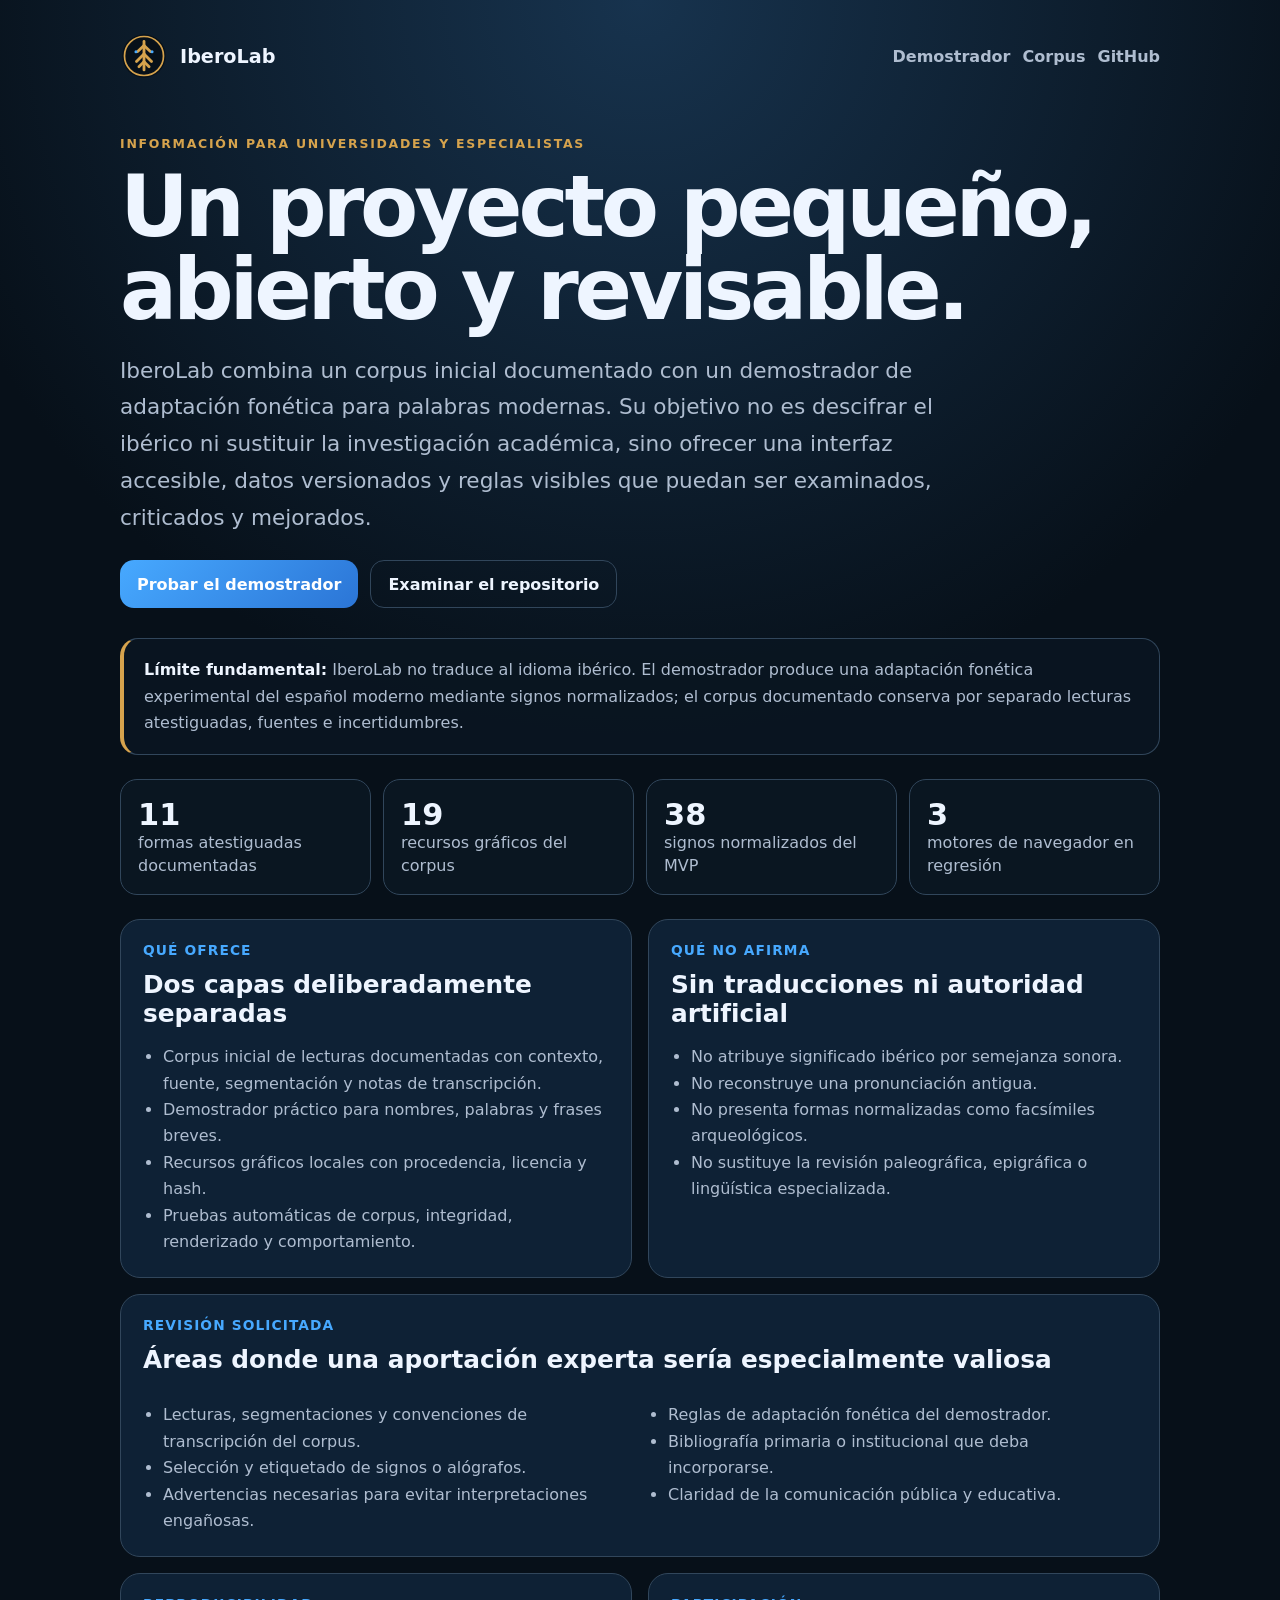
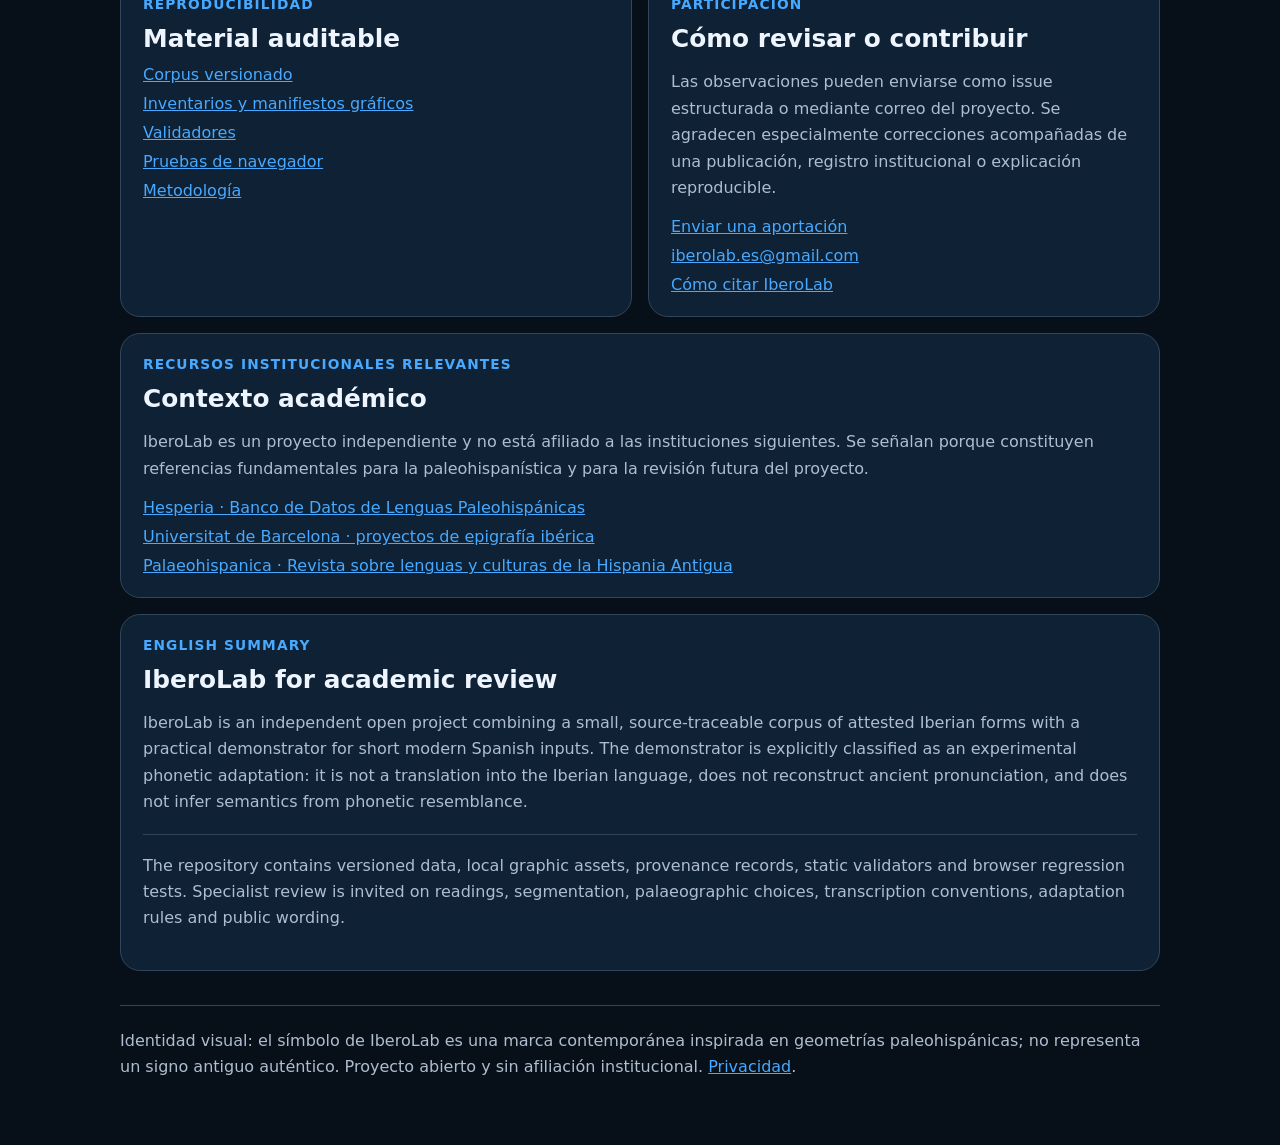
==== docs/academia.html @ 37a24b1b "Añadir presentación académica de IberoLab" ====
<!doctype html>
<html lang="es">
<head>
  <meta charset="utf-8">
  <meta name="viewport" content="width=device-width, initial-scale=1, viewport-fit=cover">
  <meta name="color-scheme" content="dark">
  <meta name="description" content="Presentación académica de IberoLab: alcance, límites, metodología, datos versionados y vías de revisión especializada.">
  <link rel="canonical" href="https://iberolab-es.github.io/IberoLab/academia.html">
  <link rel="icon" href="assets/brand/iberolab-mark.svg" type="image/svg+xml">
  <meta property="og:type" content="website">
  <meta property="og:title" content="IberoLab · Información académica">
  <meta property="og:description" content="Proyecto abierto de representación gráfica y adaptación fonética experimental con signos ibéricos normalizados.">
  <meta property="og:url" content="https://iberolab-es.github.io/IberoLab/academia.html">
  <meta property="og:image" content="https://iberolab-es.github.io/IberoLab/assets/brand/iberolab-social-card.svg">
  <meta name="twitter:card" content="summary_large_image">
  <title>IberoLab · Información para universidades y especialistas</title>
  <style>
    :root{color-scheme:dark;--bg:#071019;--panel:#10253a;--panel2:#0a1621;--text:#eef5ff;--muted:#afbdd0;--line:#31465b;--accent:#47a9ff;--gold:#d6a34d;--ok:#5adca5;font-family:Inter,ui-sans-serif,system-ui,-apple-system,BlinkMacSystemFont,"Segoe UI",sans-serif}
    *{box-sizing:border-box}body{margin:0;background:radial-gradient(circle at top,#17334e 0,var(--bg) 46rem);color:var(--text)}
    main{width:min(1040px,calc(100% - 28px));margin:0 auto;padding:32px 0 64px}.topbar{display:flex;align-items:center;justify-content:space-between;gap:18px;flex-wrap:wrap}.brand{display:flex;align-items:center;gap:12px;color:var(--text);text-decoration:none;font-weight:900;font-size:1.2rem}.brand img{width:48px;height:48px}.nav{display:flex;flex-wrap:wrap;gap:12px}.nav a{color:var(--muted);text-decoration:none;font-weight:750}.nav a:hover{color:var(--text)}
    header{padding:56px 0 30px}.eyebrow{color:var(--gold);font-weight:900;letter-spacing:.14em;text-transform:uppercase;font-size:.78rem}h1{margin:14px 0 16px;font-size:clamp(2.5rem,7vw,5.3rem);line-height:.98;letter-spacing:-.05em}.lead{max-width:860px;color:var(--muted);font-size:clamp(1.05rem,2.8vw,1.35rem);line-height:1.7}.actions{display:flex;flex-wrap:wrap;gap:12px;margin-top:24px}.button{display:inline-flex;align-items:center;min-height:48px;padding:0 17px;border-radius:14px;text-decoration:none;font-weight:850;background:linear-gradient(135deg,var(--accent),#2b75d6);color:white}.button.secondary{background:transparent;border:1px solid var(--line);color:var(--text)}
    .notice{border:1px solid var(--line);border-left:4px solid var(--gold);border-radius:18px;background:rgba(10,22,33,.85);padding:18px 20px;color:var(--muted);line-height:1.65}.notice strong{color:var(--text)}
    section{margin-top:24px}.grid{display:grid;grid-template-columns:repeat(2,minmax(0,1fr));gap:16px}.card{border:1px solid var(--line);border-radius:20px;background:rgba(16,37,58,.85);padding:22px}.card h2,.card h3{margin:0 0 12px}.card h2{font-size:1.55rem}.card h3{color:var(--accent);font-size:.86rem;letter-spacing:.08em;text-transform:uppercase}.card p,.card li{color:var(--muted);line-height:1.65}.card ul{padding-left:20px;margin-bottom:0}.metrics{display:grid;grid-template-columns:repeat(4,minmax(0,1fr));gap:12px}.metric{border:1px solid var(--line);border-radius:17px;background:var(--panel2);padding:17px}.metric strong{display:block;font-size:1.9rem}.metric span{color:var(--muted);line-height:1.4}.full{grid-column:1/-1}.links{display:grid;gap:10px}.links a{color:var(--accent);overflow-wrap:anywhere}.english{border-top:1px solid var(--line);padding-top:18px;margin-top:18px}.small{font-size:.92rem;color:var(--muted)}footer{margin-top:34px;padding-top:22px;border-top:1px solid var(--line);color:var(--muted);line-height:1.65}footer a{color:var(--accent)}
    @media(max-width:760px){.grid,.metrics{grid-template-columns:1fr}.topbar{align-items:flex-start}header{padding-top:36px}}
  </style>
</head>
<body>
<main>
  <div class="topbar">
    <a class="brand" href="./"><img src="assets/brand/iberolab-mark.svg" alt="Símbolo de IberoLab"><span>IberoLab</span></a>
    <nav class="nav" aria-label="Navegación principal"><a href="convertir.html">Demostrador</a><a href="./">Corpus</a><a href="https://github.com/iberolab-es/IberoLab">GitHub</a></nav>
  </div>

  <header>
    <div class="eyebrow">Información para universidades y especialistas</div>
    <h1>Un proyecto pequeño,<br>abierto y revisable.</h1>
    <p class="lead">IberoLab combina un corpus inicial documentado con un demostrador de adaptación fonética para palabras modernas. Su objetivo no es descifrar el ibérico ni sustituir la investigación académica, sino ofrecer una interfaz accesible, datos versionados y reglas visibles que puedan ser examinados, criticados y mejorados.</p>
    <div class="actions"><a class="button" href="convertir.html">Probar el demostrador</a><a class="button secondary" href="https://github.com/iberolab-es/IberoLab">Examinar el repositorio</a></div>
  </header>

  <div class="notice"><strong>Límite fundamental:</strong> IberoLab no traduce al idioma ibérico. El demostrador produce una adaptación fonética experimental del español moderno mediante signos normalizados; el corpus documentado conserva por separado lecturas atestiguadas, fuentes e incertidumbres.</div>

  <section class="metrics" aria-label="Estado cuantitativo del proyecto">
    <div class="metric"><strong>11</strong><span>formas atestiguadas documentadas</span></div>
    <div class="metric"><strong>19</strong><span>recursos gráficos del corpus</span></div>
    <div class="metric"><strong>38</strong><span>signos normalizados del MVP</span></div>
    <div class="metric"><strong>3</strong><span>motores de navegador en regresión</span></div>
  </section>

  <section class="grid">
    <article class="card"><h3>Qué ofrece</h3><h2>Dos capas deliberadamente separadas</h2><ul><li>Corpus inicial de lecturas documentadas con contexto, fuente, segmentación y notas de transcripción.</li><li>Demostrador práctico para nombres, palabras y frases breves.</li><li>Recursos gráficos locales con procedencia, licencia y hash.</li><li>Pruebas automáticas de corpus, integridad, renderizado y comportamiento.</li></ul></article>
    <article class="card"><h3>Qué no afirma</h3><h2>Sin traducciones ni autoridad artificial</h2><ul><li>No atribuye significado ibérico por semejanza sonora.</li><li>No reconstruye una pronunciación antigua.</li><li>No presenta formas normalizadas como facsímiles arqueológicos.</li><li>No sustituye la revisión paleográfica, epigráfica o lingüística especializada.</li></ul></article>

    <article class="card full"><h3>Revisión solicitada</h3><h2>Áreas donde una aportación experta sería especialmente valiosa</h2><div class="grid"><div><ul><li>Lecturas, segmentaciones y convenciones de transcripción del corpus.</li><li>Selección y etiquetado de signos o alógrafos.</li><li>Advertencias necesarias para evitar interpretaciones engañosas.</li></ul></div><div><ul><li>Reglas de adaptación fonética del demostrador.</li><li>Bibliografía primaria o institucional que deba incorporarse.</li><li>Claridad de la comunicación pública y educativa.</li></ul></div></div></article>

    <article class="card"><h3>Reproducibilidad</h3><h2>Material auditable</h2><div class="links"><a href="https://github.com/iberolab-es/IberoLab/tree/main/data/corpus">Corpus versionado</a><a href="https://github.com/iberolab-es/IberoLab/tree/main/data/signs">Inventarios y manifiestos gráficos</a><a href="https://github.com/iberolab-es/IberoLab/tree/main/scripts">Validadores</a><a href="https://github.com/iberolab-es/IberoLab/tree/main/tests/browser">Pruebas de navegador</a><a href="https://github.com/iberolab-es/IberoLab/blob/main/docs/METHODOLOGY.md">Metodología</a></div></article>
    <article class="card"><h3>Participación</h3><h2>Cómo revisar o contribuir</h2><p>Las observaciones pueden enviarse como issue estructurada o mediante correo del proyecto. Se agradecen especialmente correcciones acompañadas de una publicación, registro institucional o explicación reproducible.</p><div class="links"><a href="https://github.com/iberolab-es/IberoLab/issues/new/choose">Enviar una aportación</a><a href="mailto:iberolab.es@gmail.com">iberolab.es@gmail.com</a><a href="https://github.com/iberolab-es/IberoLab/blob/main/CITATION.cff">Cómo citar IberoLab</a></div></article>

    <article class="card full"><h3>Recursos institucionales relevantes</h3><h2>Contexto académico</h2><p>IberoLab es un proyecto independiente y no está afiliado a las instituciones siguientes. Se señalan porque constituyen referencias fundamentales para la paleohispanística y para la revisión futura del proyecto.</p><div class="links"><a href="https://hesperia.ucm.es/">Hesperia · Banco de Datos de Lenguas Paleohispánicas</a><a href="https://www.ub.edu/portal/web/philology-communication/projects">Universitat de Barcelona · proyectos de epigrafía ibérica</a><a href="https://ifc.dpz.es/publicaciones/ver/id/4187">Palaeohispanica · Revista sobre lenguas y culturas de la Hispania Antigua</a></div></article>

    <article class="card full" lang="en"><h3>English summary</h3><h2>IberoLab for academic review</h2><p>IberoLab is an independent open project combining a small, source-traceable corpus of attested Iberian forms with a practical demonstrator for short modern Spanish inputs. The demonstrator is explicitly classified as an experimental phonetic adaptation: it is not a translation into the Iberian language, does not reconstruct ancient pronunciation, and does not infer semantics from phonetic resemblance.</p><p class="english">The repository contains versioned data, local graphic assets, provenance records, static validators and browser regression tests. Specialist review is invited on readings, segmentation, palaeographic choices, transcription conventions, adaptation rules and public wording.</p></article>
  </section>

  <footer>Identidad visual: el símbolo de IberoLab es una marca contemporánea inspirada en geometrías paleohispánicas; no representa un signo antiguo auténtico. Proyecto abierto y sin afiliación institucional. <a href="privacidad.html">Privacidad</a>.</footer>
</main>
</body>
</html>
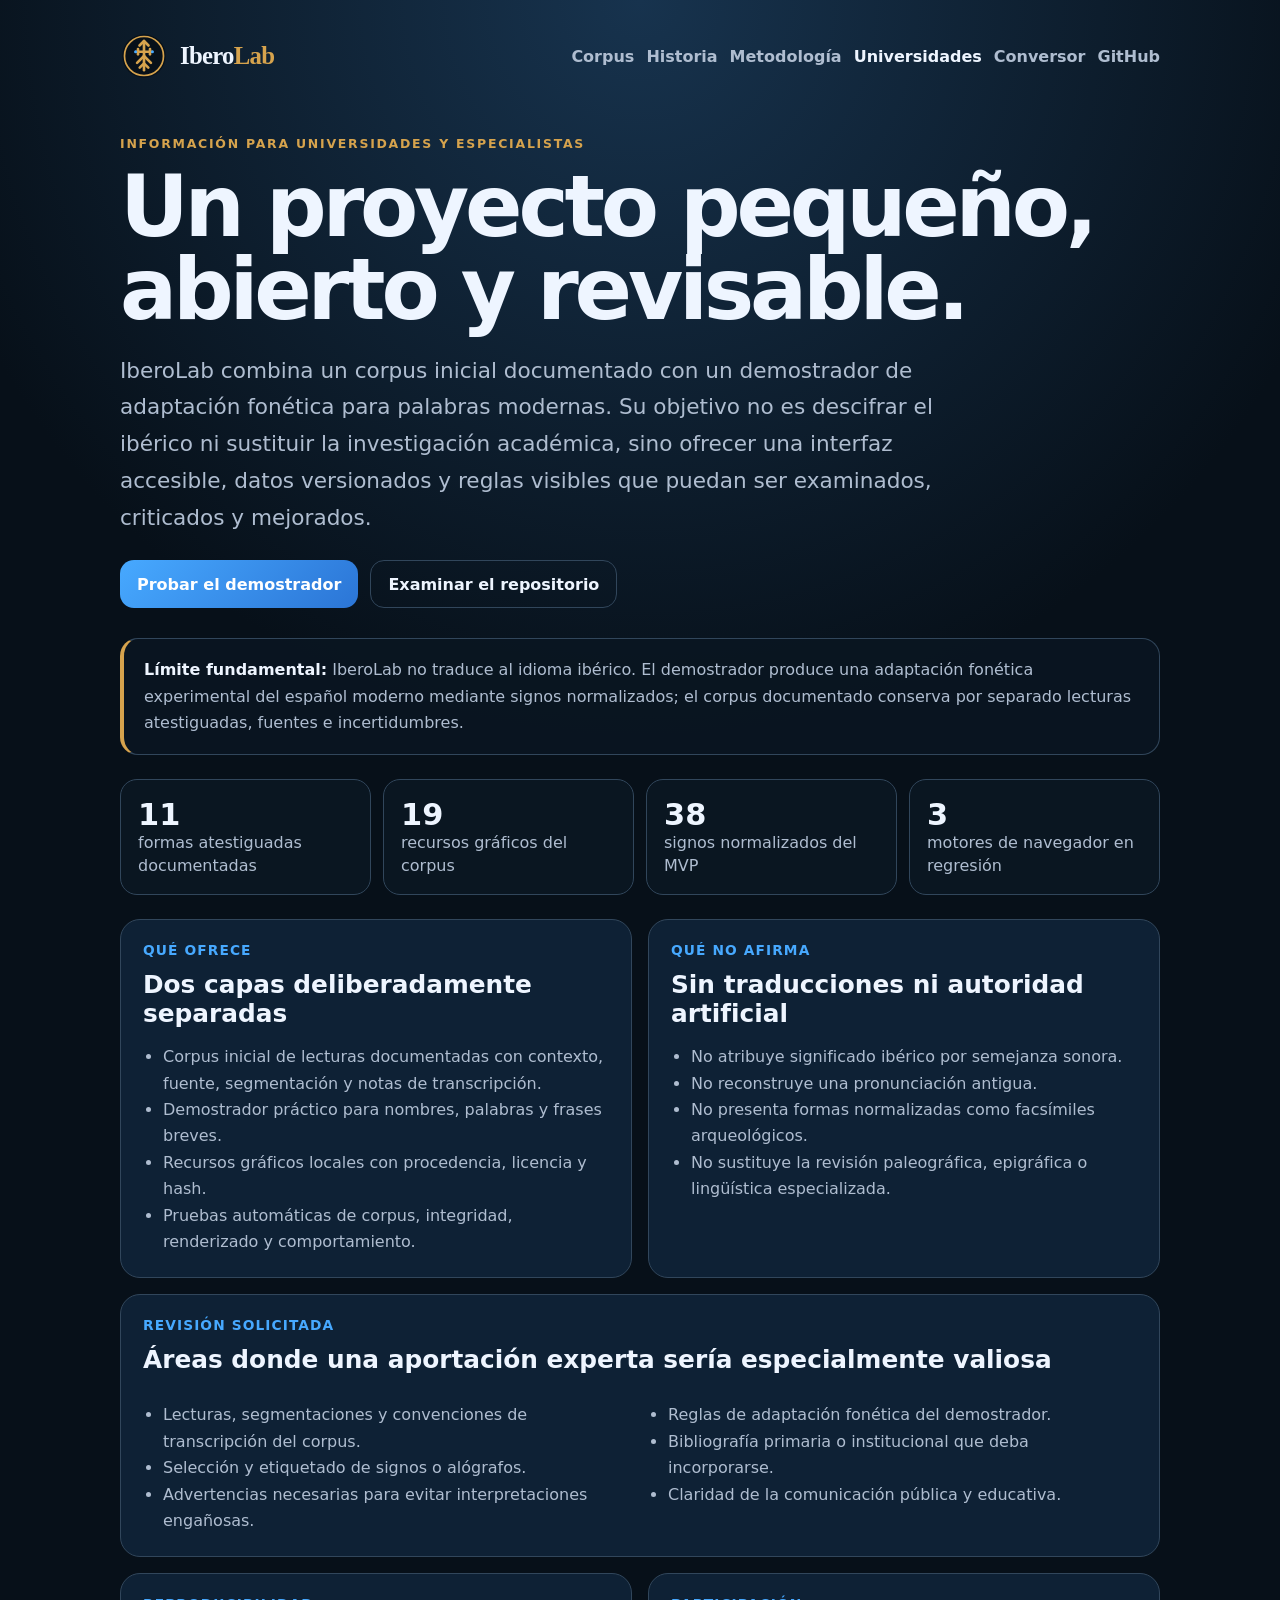
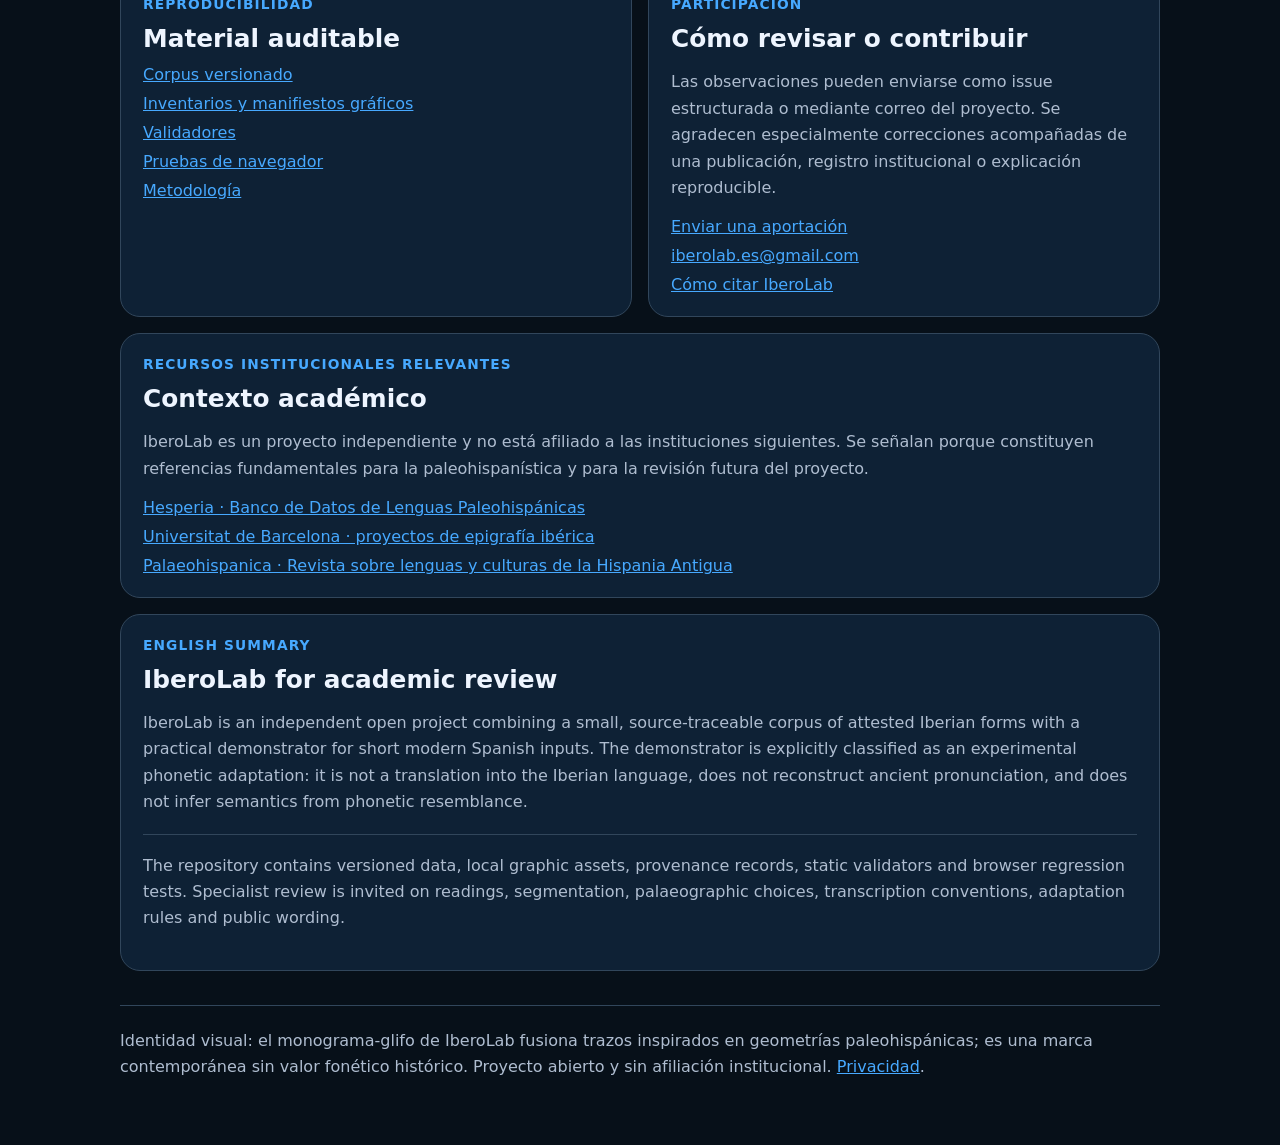
==== commit 82508958: "Refinar identidad y cabecera móvil" ====
--- a/docs/academia.html
+++ b/docs/academia.html
@@ -7,17 +7,19 @@
   <meta name="description" content="Presentación académica de IberoLab: alcance, límites, metodología, datos versionados y vías de revisión especializada.">
   <link rel="canonical" href="https://iberolab-es.github.io/IberoLab/academia.html">
   <link rel="icon" href="assets/brand/iberolab-mark.svg" type="image/svg+xml">
+  <link rel="apple-touch-icon" href="assets/brand/iberolab-mark-512.png">
   <meta property="og:type" content="website">
   <meta property="og:title" content="IberoLab · Información académica">
   <meta property="og:description" content="Proyecto abierto de representación gráfica y adaptación fonética experimental con signos ibéricos normalizados.">
   <meta property="og:url" content="https://iberolab-es.github.io/IberoLab/academia.html">
-  <meta property="og:image" content="https://iberolab-es.github.io/IberoLab/assets/brand/iberolab-social-card.svg">
+  <meta property="og:image" content="https://iberolab-es.github.io/IberoLab/assets/brand/iberolab-social-card.png">
   <meta name="twitter:card" content="summary_large_image">
+  <meta name="twitter:image" content="https://iberolab-es.github.io/IberoLab/assets/brand/iberolab-social-card.png">
   <title>IberoLab · Información para universidades y especialistas</title>
   <style>
     :root{color-scheme:dark;--bg:#071019;--panel:#10253a;--panel2:#0a1621;--text:#eef5ff;--muted:#afbdd0;--line:#31465b;--accent:#47a9ff;--gold:#d6a34d;--ok:#5adca5;font-family:Inter,ui-sans-serif,system-ui,-apple-system,BlinkMacSystemFont,"Segoe UI",sans-serif}
     *{box-sizing:border-box}body{margin:0;background:radial-gradient(circle at top,#17334e 0,var(--bg) 46rem);color:var(--text)}
-    main{width:min(1040px,calc(100% - 28px));margin:0 auto;padding:32px 0 64px}.topbar{display:flex;align-items:center;justify-content:space-between;gap:18px;flex-wrap:wrap}.brand{display:flex;align-items:center;gap:12px;color:var(--text);text-decoration:none;font-weight:900;font-size:1.2rem}.brand img{width:48px;height:48px}.nav{display:flex;flex-wrap:wrap;gap:12px}.nav a{color:var(--muted);text-decoration:none;font-weight:750}.nav a:hover{color:var(--text)}
+    main{width:min(1040px,calc(100% - 28px));margin:0 auto;padding:32px 0 64px}.topbar{display:flex;align-items:center;justify-content:space-between;gap:18px;flex-wrap:wrap}.brand{display:flex;align-items:center;gap:12px;color:var(--text);text-decoration:none;font-weight:900}.brand img{width:48px;height:48px}.brand-name{font-family:Georgia,"Times New Roman",serif;font-size:1.55rem;letter-spacing:-.03em}.brand-name span{color:var(--gold)}.nav{display:flex;flex-wrap:wrap;gap:12px}.nav a{color:var(--muted);text-decoration:none;font-weight:750}.nav a:hover{color:var(--text)}.nav a[aria-current="page"]{color:var(--text)}
     header{padding:56px 0 30px}.eyebrow{color:var(--gold);font-weight:900;letter-spacing:.14em;text-transform:uppercase;font-size:.78rem}h1{margin:14px 0 16px;font-size:clamp(2.5rem,7vw,5.3rem);line-height:.98;letter-spacing:-.05em}.lead{max-width:860px;color:var(--muted);font-size:clamp(1.05rem,2.8vw,1.35rem);line-height:1.7}.actions{display:flex;flex-wrap:wrap;gap:12px;margin-top:24px}.button{display:inline-flex;align-items:center;min-height:48px;padding:0 17px;border-radius:14px;text-decoration:none;font-weight:850;background:linear-gradient(135deg,var(--accent),#2b75d6);color:white}.button.secondary{background:transparent;border:1px solid var(--line);color:var(--text)}
     .notice{border:1px solid var(--line);border-left:4px solid var(--gold);border-radius:18px;background:rgba(10,22,33,.85);padding:18px 20px;color:var(--muted);line-height:1.65}.notice strong{color:var(--text)}
     section{margin-top:24px}.grid{display:grid;grid-template-columns:repeat(2,minmax(0,1fr));gap:16px}.card{border:1px solid var(--line);border-radius:20px;background:rgba(16,37,58,.85);padding:22px}.card h2,.card h3{margin:0 0 12px}.card h2{font-size:1.55rem}.card h3{color:var(--accent);font-size:.86rem;letter-spacing:.08em;text-transform:uppercase}.card p,.card li{color:var(--muted);line-height:1.65}.card ul{padding-left:20px;margin-bottom:0}.metrics{display:grid;grid-template-columns:repeat(4,minmax(0,1fr));gap:12px}.metric{border:1px solid var(--line);border-radius:17px;background:var(--panel2);padding:17px}.metric strong{display:block;font-size:1.9rem}.metric span{color:var(--muted);line-height:1.4}.full{grid-column:1/-1}.links{display:grid;gap:10px}.links a{color:var(--accent);overflow-wrap:anywhere}.english{border-top:1px solid var(--line);padding-top:18px;margin-top:18px}.small{font-size:.92rem;color:var(--muted)}footer{margin-top:34px;padding-top:22px;border-top:1px solid var(--line);color:var(--muted);line-height:1.65}footer a{color:var(--accent)}
@@ -27,8 +29,8 @@
 <body>
 <main>
   <div class="topbar">
-    <a class="brand" href="./"><img src="assets/brand/iberolab-mark.svg" alt="Símbolo de IberoLab"><span>IberoLab</span></a>
-    <nav class="nav" aria-label="Navegación principal"><a href="convertir.html">Demostrador</a><a href="./">Corpus</a><a href="https://github.com/iberolab-es/IberoLab">GitHub</a></nav>
+    <a class="brand" href="./"><img src="assets/brand/iberolab-mark.svg" alt="Símbolo de IberoLab"><span class="brand-name">Ibero<span>Lab</span></span></a>
+    <nav class="nav" aria-label="Navegación principal"><a href="./#corpus">Corpus</a><a href="historia.html">Historia</a><a href="metodologia.html">Metodología</a><a href="academia.html" aria-current="page">Universidades</a><a href="convertir.html">Conversor</a><a href="https://github.com/iberolab-es/IberoLab">GitHub</a></nav>
   </div>
 
   <header>
@@ -61,7 +63,7 @@
     <article class="card full" lang="en"><h3>English summary</h3><h2>IberoLab for academic review</h2><p>IberoLab is an independent open project combining a small, source-traceable corpus of attested Iberian forms with a practical demonstrator for short modern Spanish inputs. The demonstrator is explicitly classified as an experimental phonetic adaptation: it is not a translation into the Iberian language, does not reconstruct ancient pronunciation, and does not infer semantics from phonetic resemblance.</p><p class="english">The repository contains versioned data, local graphic assets, provenance records, static validators and browser regression tests. Specialist review is invited on readings, segmentation, palaeographic choices, transcription conventions, adaptation rules and public wording.</p></article>
   </section>
 
-  <footer>Identidad visual: el símbolo de IberoLab es una marca contemporánea inspirada en geometrías paleohispánicas; no representa un signo antiguo auténtico. Proyecto abierto y sin afiliación institucional. <a href="privacidad.html">Privacidad</a>.</footer>
+  <footer>Identidad visual: el monograma-glifo de IberoLab fusiona trazos inspirados en geometrías paleohispánicas; es una marca contemporánea sin valor fonético histórico. Proyecto abierto y sin afiliación institucional. <a href="privacidad.html">Privacidad</a>.</footer>
 </main>
 </body>
 </html>
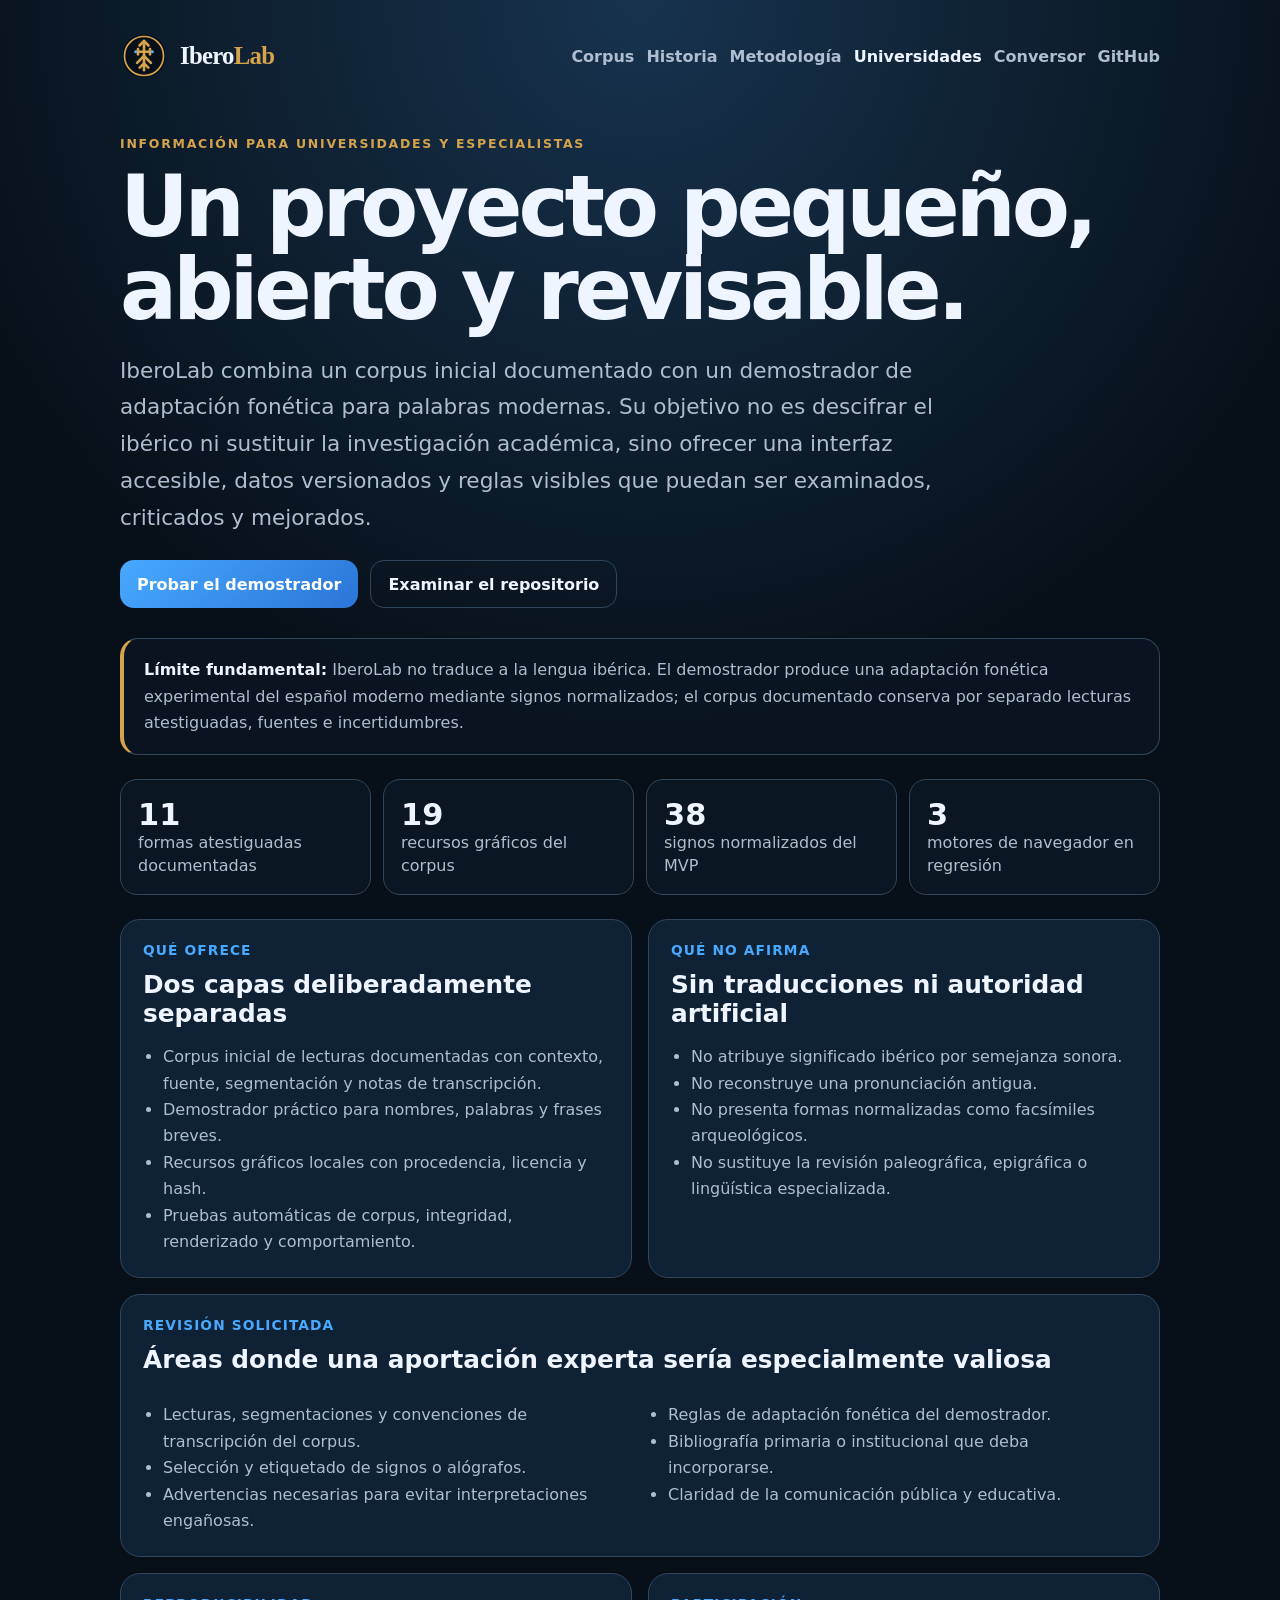
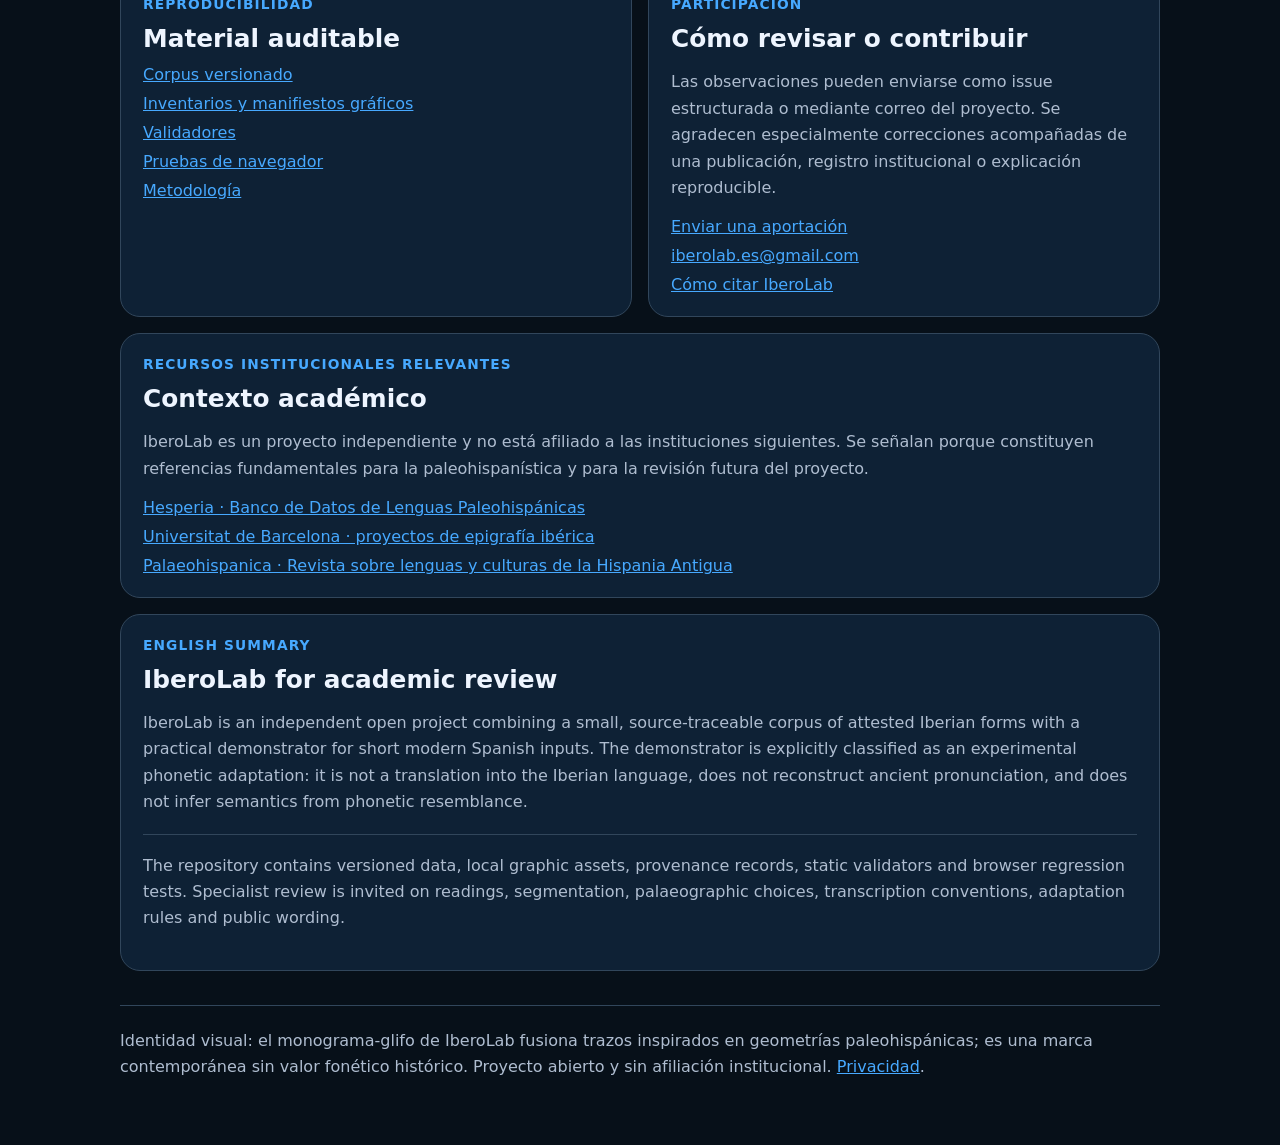
==== commit 83aa067c: "Ultimar terminología y difusión académica" ====
--- a/docs/academia.html
+++ b/docs/academia.html
@@ -40,7 +40,7 @@
     <div class="actions"><a class="button" href="convertir.html">Probar el demostrador</a><a class="button secondary" href="https://github.com/iberolab-es/IberoLab">Examinar el repositorio</a></div>
   </header>
 
-  <div class="notice"><strong>Límite fundamental:</strong> IberoLab no traduce al idioma ibérico. El demostrador produce una adaptación fonética experimental del español moderno mediante signos normalizados; el corpus documentado conserva por separado lecturas atestiguadas, fuentes e incertidumbres.</div>
+  <div class="notice"><strong>Límite fundamental:</strong> IberoLab no traduce a la lengua ibérica. El demostrador produce una adaptación fonética experimental del español moderno mediante signos normalizados; el corpus documentado conserva por separado lecturas atestiguadas, fuentes e incertidumbres.</div>
 
   <section class="metrics" aria-label="Estado cuantitativo del proyecto">
     <div class="metric"><strong>11</strong><span>formas atestiguadas documentadas</span></div>
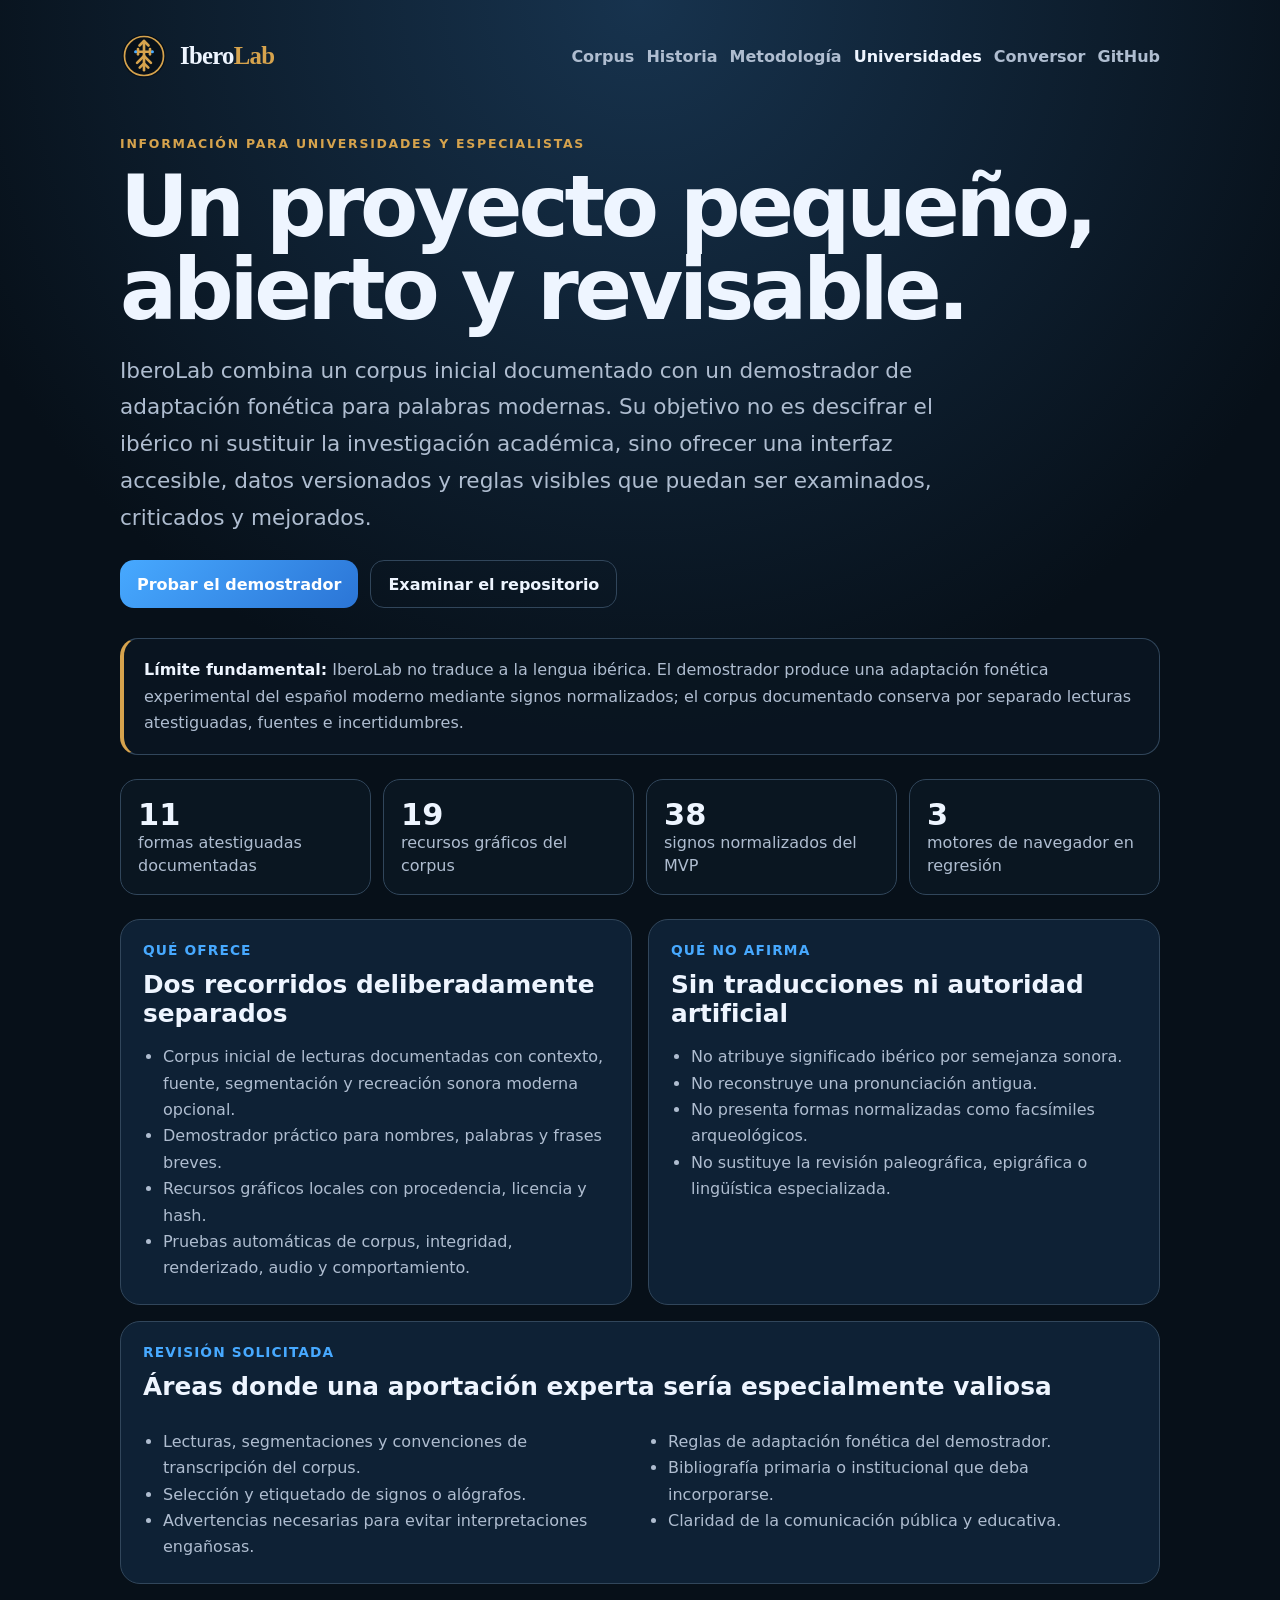
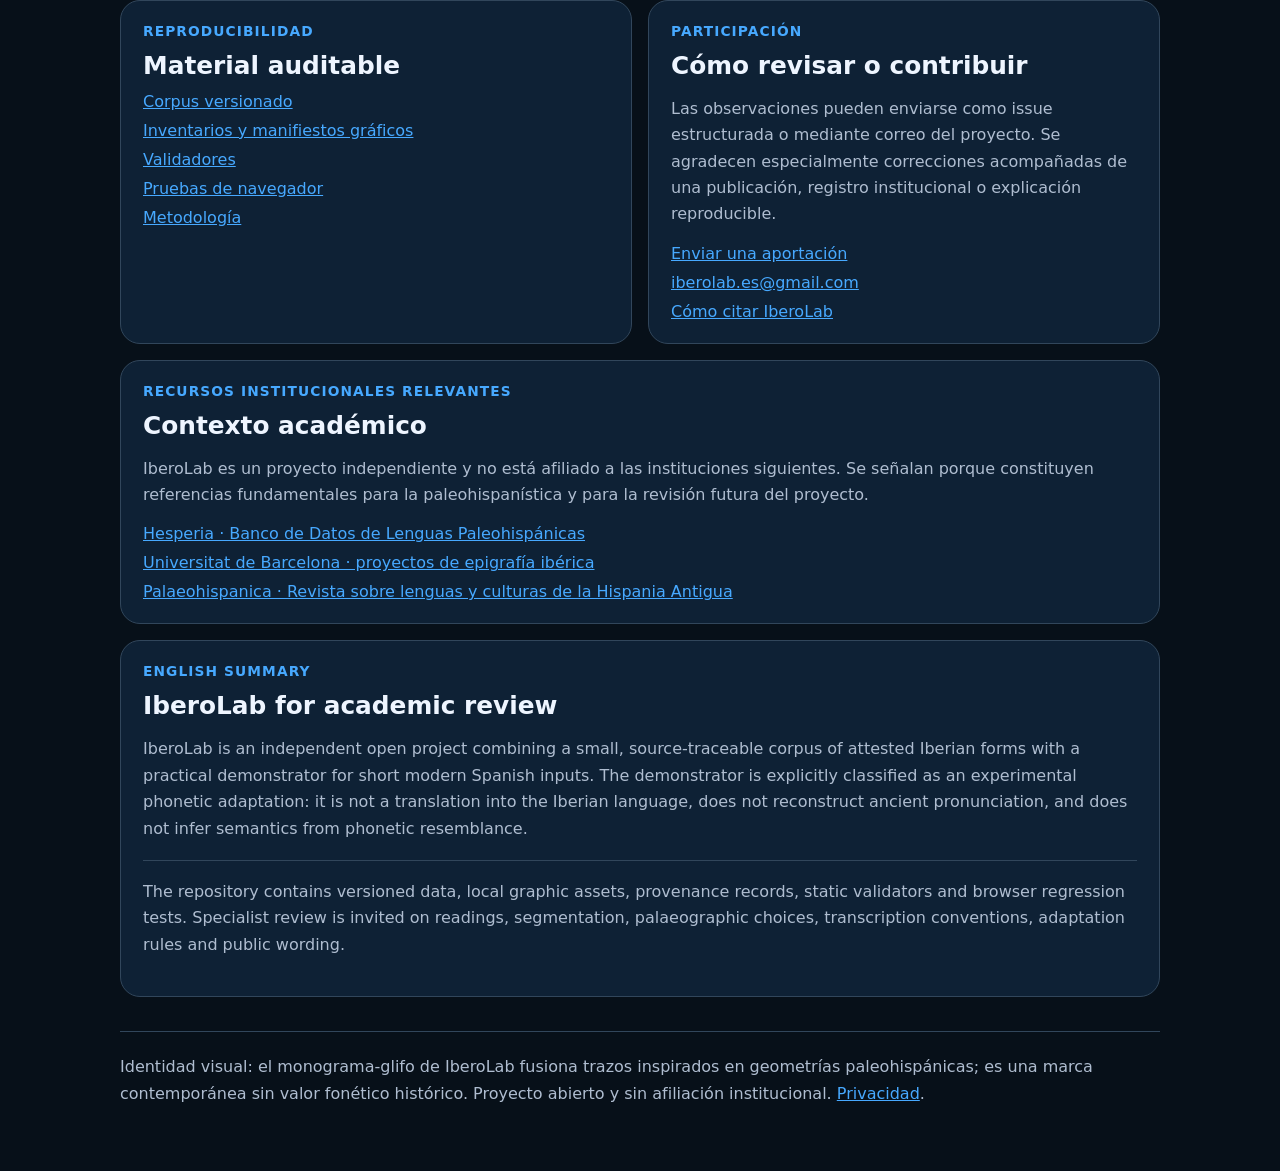
==== commit ba9bccc0: "Separar formas atestiguadas y adaptación sonora" ====
--- a/docs/academia.html
+++ b/docs/academia.html
@@ -50,7 +50,7 @@
   </section>
 
   <section class="grid">
-    <article class="card"><h3>Qué ofrece</h3><h2>Dos capas deliberadamente separadas</h2><ul><li>Corpus inicial de lecturas documentadas con contexto, fuente, segmentación y notas de transcripción.</li><li>Demostrador práctico para nombres, palabras y frases breves.</li><li>Recursos gráficos locales con procedencia, licencia y hash.</li><li>Pruebas automáticas de corpus, integridad, renderizado y comportamiento.</li></ul></article>
+    <article class="card"><h3>Qué ofrece</h3><h2>Dos recorridos deliberadamente separados</h2><ul><li>Corpus inicial de lecturas documentadas con contexto, fuente, segmentación y recreación sonora moderna opcional.</li><li>Demostrador práctico para nombres, palabras y frases breves.</li><li>Recursos gráficos locales con procedencia, licencia y hash.</li><li>Pruebas automáticas de corpus, integridad, renderizado, audio y comportamiento.</li></ul></article>
     <article class="card"><h3>Qué no afirma</h3><h2>Sin traducciones ni autoridad artificial</h2><ul><li>No atribuye significado ibérico por semejanza sonora.</li><li>No reconstruye una pronunciación antigua.</li><li>No presenta formas normalizadas como facsímiles arqueológicos.</li><li>No sustituye la revisión paleográfica, epigráfica o lingüística especializada.</li></ul></article>
 
     <article class="card full"><h3>Revisión solicitada</h3><h2>Áreas donde una aportación experta sería especialmente valiosa</h2><div class="grid"><div><ul><li>Lecturas, segmentaciones y convenciones de transcripción del corpus.</li><li>Selección y etiquetado de signos o alógrafos.</li><li>Advertencias necesarias para evitar interpretaciones engañosas.</li></ul></div><div><ul><li>Reglas de adaptación fonética del demostrador.</li><li>Bibliografía primaria o institucional que deba incorporarse.</li><li>Claridad de la comunicación pública y educativa.</li></ul></div></div></article>
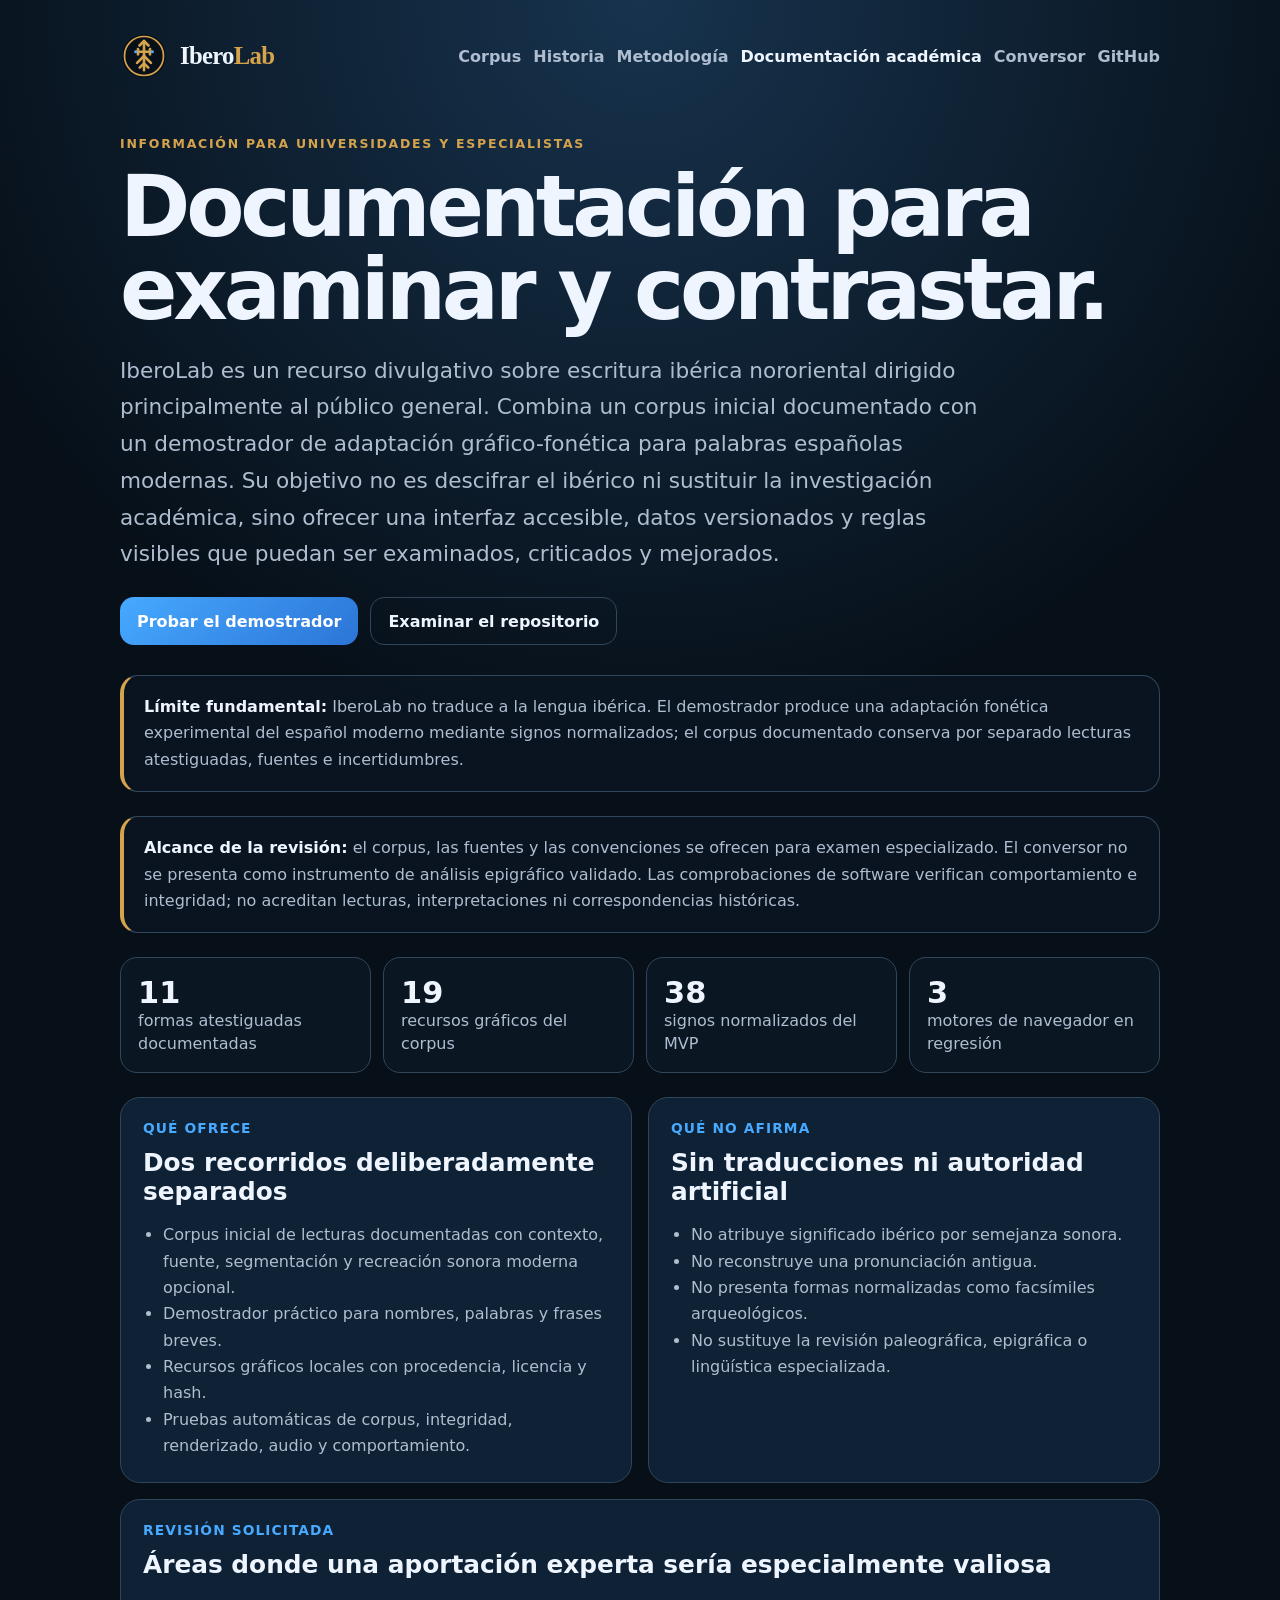
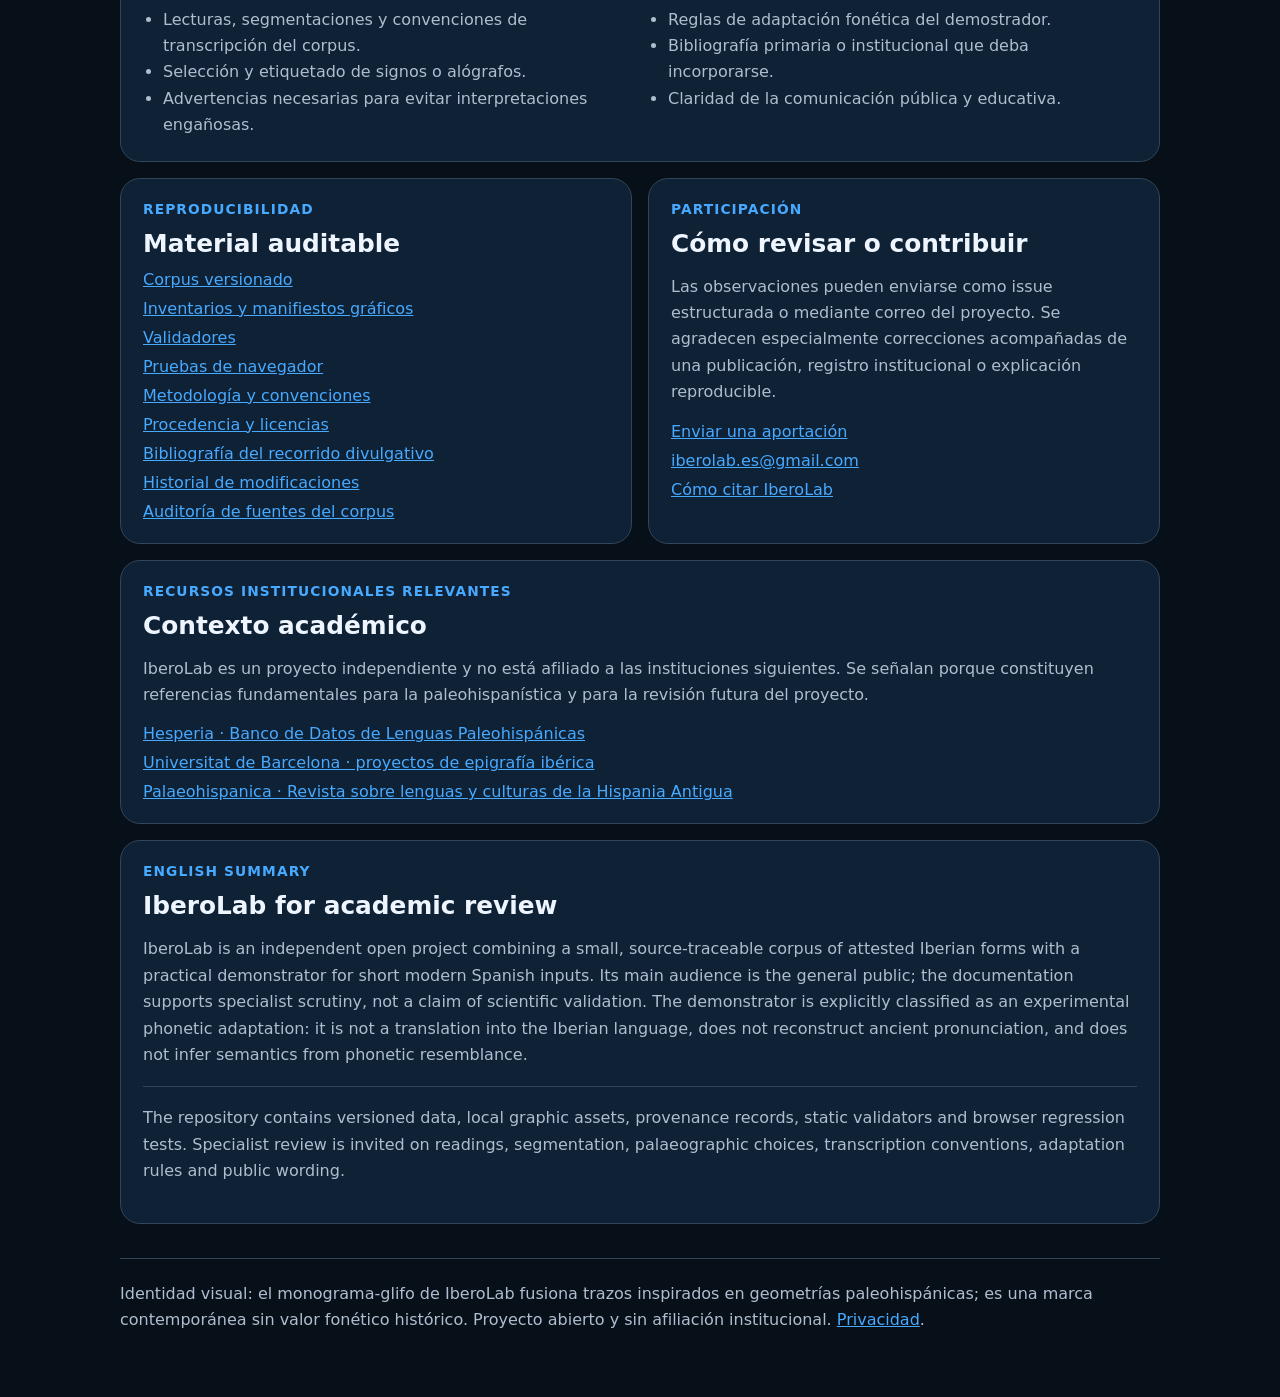
==== commit 2236935c: "Centrar la divulgación en la escritura ibérica nororiental" ====
--- a/docs/academia.html
+++ b/docs/academia.html
@@ -16,6 +16,7 @@
   <meta name="twitter:card" content="summary_large_image">
   <meta name="twitter:image" content="https://iberolab-es.github.io/IberoLab/assets/brand/iberolab-social-card.png">
   <title>IberoLab · Información para universidades y especialistas</title>
+  <link rel="stylesheet" href="public-site.css">
   <style>
     :root{color-scheme:dark;--bg:#071019;--panel:#10253a;--panel2:#0a1621;--text:#eef5ff;--muted:#afbdd0;--line:#31465b;--accent:#47a9ff;--gold:#d6a34d;--ok:#5adca5;font-family:Inter,ui-sans-serif,system-ui,-apple-system,BlinkMacSystemFont,"Segoe UI",sans-serif}
     *{box-sizing:border-box}body{margin:0;background:radial-gradient(circle at top,#17334e 0,var(--bg) 46rem);color:var(--text)}
@@ -26,22 +27,23 @@
     @media(max-width:760px){.grid,.metrics{grid-template-columns:1fr}.topbar{align-items:flex-start}header{padding-top:36px}}
   </style>
 </head>
-<body>
-<main>
+<body><a class="skip-link" href="#contenido">Saltar al contenido</a>
+<main id="contenido" tabindex="-1">
   <div class="topbar">
     <a class="brand" href="./"><img src="assets/brand/iberolab-mark.svg" alt="Símbolo de IberoLab"><span class="brand-name">Ibero<span>Lab</span></span></a>
-    <nav class="nav" aria-label="Navegación principal"><a href="./#corpus">Corpus</a><a href="historia.html">Historia</a><a href="metodologia.html">Metodología</a><a href="academia.html" aria-current="page">Universidades</a><a href="convertir.html">Conversor</a><a href="https://github.com/iberolab-es/IberoLab">GitHub</a></nav>
+    <nav class="nav" aria-label="Navegación principal"><a href="./#corpus">Corpus</a><a href="historia.html">Historia</a><a href="metodologia.html">Metodología</a><a href="academia.html" aria-current="page">Documentación académica</a><a href="convertir.html">Conversor</a><a href="https://github.com/iberolab-es/IberoLab">GitHub</a></nav>
   </div>
 
   <header>
     <div class="eyebrow">Información para universidades y especialistas</div>
-    <h1>Un proyecto pequeño,<br>abierto y revisable.</h1>
-    <p class="lead">IberoLab combina un corpus inicial documentado con un demostrador de adaptación fonética para palabras modernas. Su objetivo no es descifrar el ibérico ni sustituir la investigación académica, sino ofrecer una interfaz accesible, datos versionados y reglas visibles que puedan ser examinados, criticados y mejorados.</p>
+    <h1>Documentación para examinar y contrastar.</h1>
+    <p class="lead">IberoLab es un recurso divulgativo sobre escritura ibérica nororiental dirigido principalmente al público general. Combina un corpus inicial documentado con un demostrador de adaptación gráfico-fonética para palabras españolas modernas. Su objetivo no es descifrar el ibérico ni sustituir la investigación académica, sino ofrecer una interfaz accesible, datos versionados y reglas visibles que puedan ser examinados, criticados y mejorados.</p>
     <div class="actions"><a class="button" href="convertir.html">Probar el demostrador</a><a class="button secondary" href="https://github.com/iberolab-es/IberoLab">Examinar el repositorio</a></div>
   </header>
 
   <div class="notice"><strong>Límite fundamental:</strong> IberoLab no traduce a la lengua ibérica. El demostrador produce una adaptación fonética experimental del español moderno mediante signos normalizados; el corpus documentado conserva por separado lecturas atestiguadas, fuentes e incertidumbres.</div>
 
+  <section class="notice"><strong>Alcance de la revisión:</strong> el corpus, las fuentes y las convenciones se ofrecen para examen especializado. El conversor no se presenta como instrumento de análisis epigráfico validado. Las comprobaciones de software verifican comportamiento e integridad; no acreditan lecturas, interpretaciones ni correspondencias históricas.</section>
   <section class="metrics" aria-label="Estado cuantitativo del proyecto">
     <div class="metric"><strong>11</strong><span>formas atestiguadas documentadas</span></div>
     <div class="metric"><strong>19</strong><span>recursos gráficos del corpus</span></div>
@@ -55,12 +57,12 @@
 
     <article class="card full"><h3>Revisión solicitada</h3><h2>Áreas donde una aportación experta sería especialmente valiosa</h2><div class="grid"><div><ul><li>Lecturas, segmentaciones y convenciones de transcripción del corpus.</li><li>Selección y etiquetado de signos o alógrafos.</li><li>Advertencias necesarias para evitar interpretaciones engañosas.</li></ul></div><div><ul><li>Reglas de adaptación fonética del demostrador.</li><li>Bibliografía primaria o institucional que deba incorporarse.</li><li>Claridad de la comunicación pública y educativa.</li></ul></div></div></article>
 
-    <article class="card"><h3>Reproducibilidad</h3><h2>Material auditable</h2><div class="links"><a href="https://github.com/iberolab-es/IberoLab/tree/main/data/corpus">Corpus versionado</a><a href="https://github.com/iberolab-es/IberoLab/tree/main/data/signs">Inventarios y manifiestos gráficos</a><a href="https://github.com/iberolab-es/IberoLab/tree/main/scripts">Validadores</a><a href="https://github.com/iberolab-es/IberoLab/tree/main/tests/browser">Pruebas de navegador</a><a href="https://github.com/iberolab-es/IberoLab/blob/main/docs/METHODOLOGY.md">Metodología</a></div></article>
+    <article class="card"><h3>Reproducibilidad</h3><h2>Material auditable</h2><div class="links"><a href="https://github.com/iberolab-es/IberoLab/tree/main/data/corpus">Corpus versionado</a><a href="https://github.com/iberolab-es/IberoLab/tree/main/data/signs">Inventarios y manifiestos gráficos</a><a href="https://github.com/iberolab-es/IberoLab/tree/main/scripts">Validadores</a><a href="https://github.com/iberolab-es/IberoLab/tree/main/tests/browser">Pruebas de navegador</a><a href="metodologia.html">Metodología y convenciones</a><a href="https://github.com/iberolab-es/IberoLab/blob/main/docs/ASSET_PROVENANCE.md">Procedencia y licencias</a><a href="historia.html#fuentes">Bibliografía del recorrido divulgativo</a><a href="https://github.com/iberolab-es/IberoLab/blob/main/CHANGELOG.md">Historial de modificaciones</a><a href="https://github.com/iberolab-es/IberoLab/blob/main/docs/SOURCE_REVIEW.md">Auditoría de fuentes del corpus</a></div></article>
     <article class="card"><h3>Participación</h3><h2>Cómo revisar o contribuir</h2><p>Las observaciones pueden enviarse como issue estructurada o mediante correo del proyecto. Se agradecen especialmente correcciones acompañadas de una publicación, registro institucional o explicación reproducible.</p><div class="links"><a href="https://github.com/iberolab-es/IberoLab/issues/new/choose">Enviar una aportación</a><a href="mailto:iberolab.es@gmail.com">iberolab.es@gmail.com</a><a href="https://github.com/iberolab-es/IberoLab/blob/main/CITATION.cff">Cómo citar IberoLab</a></div></article>
 
     <article class="card full"><h3>Recursos institucionales relevantes</h3><h2>Contexto académico</h2><p>IberoLab es un proyecto independiente y no está afiliado a las instituciones siguientes. Se señalan porque constituyen referencias fundamentales para la paleohispanística y para la revisión futura del proyecto.</p><div class="links"><a href="https://hesperia.ucm.es/">Hesperia · Banco de Datos de Lenguas Paleohispánicas</a><a href="https://www.ub.edu/portal/web/philology-communication/projects">Universitat de Barcelona · proyectos de epigrafía ibérica</a><a href="https://ifc.dpz.es/publicaciones/ver/id/4187">Palaeohispanica · Revista sobre lenguas y culturas de la Hispania Antigua</a></div></article>
 
-    <article class="card full" lang="en"><h3>English summary</h3><h2>IberoLab for academic review</h2><p>IberoLab is an independent open project combining a small, source-traceable corpus of attested Iberian forms with a practical demonstrator for short modern Spanish inputs. The demonstrator is explicitly classified as an experimental phonetic adaptation: it is not a translation into the Iberian language, does not reconstruct ancient pronunciation, and does not infer semantics from phonetic resemblance.</p><p class="english">The repository contains versioned data, local graphic assets, provenance records, static validators and browser regression tests. Specialist review is invited on readings, segmentation, palaeographic choices, transcription conventions, adaptation rules and public wording.</p></article>
+    <article class="card full" lang="en"><h3>English summary</h3><h2>IberoLab for academic review</h2><p>IberoLab is an independent open project combining a small, source-traceable corpus of attested Iberian forms with a practical demonstrator for short modern Spanish inputs. Its main audience is the general public; the documentation supports specialist scrutiny, not a claim of scientific validation. The demonstrator is explicitly classified as an experimental phonetic adaptation: it is not a translation into the Iberian language, does not reconstruct ancient pronunciation, and does not infer semantics from phonetic resemblance.</p><p class="english">The repository contains versioned data, local graphic assets, provenance records, static validators and browser regression tests. Specialist review is invited on readings, segmentation, palaeographic choices, transcription conventions, adaptation rules and public wording.</p></article>
   </section>
 
   <footer>Identidad visual: el monograma-glifo de IberoLab fusiona trazos inspirados en geometrías paleohispánicas; es una marca contemporánea sin valor fonético histórico. Proyecto abierto y sin afiliación institucional. <a href="privacidad.html">Privacidad</a>.</footer>
--- a/docs/public-site.css
+++ b/docs/public-site.css
@@ -0,0 +1,20 @@
+:root{--brand-gold:#d6a34d;--brand-gold-soft:#e8c985;--brand-ink:#071019;--brand-panel:#101b26;--brand-line:#2b3c4f;--brand-text:#eef5ff;--brand-muted:#a9b8ca;--brand-blue:#47a9ff}.public-nav{position:sticky;top:0;z-index:20;border-bottom:1px solid rgba(214,163,77,.28);background:rgba(7,16,25,.92);backdrop-filter:blur(18px)}.public-nav-inner{width:min(1180px,calc(100% - 28px));min-height:66px;margin:0 auto;display:flex;align-items:center;justify-content:space-between;gap:18px}.public-brand{display:inline-flex;align-items:center;gap:10px;color:var(--brand-text);text-decoration:none;font-weight:900}.public-brand img{width:40px;height:40px}.public-brand-name{font-family:Georgia,"Times New Roman",serif;font-size:1.55rem;letter-spacing:-.03em}.public-brand-name span{color:var(--brand-gold)}.public-links{display:flex;flex-wrap:wrap;align-items:center;gap:15px}.public-links a{color:var(--brand-muted);text-decoration:none;font-weight:750;font-size:.92rem}.public-links a:focus-visible,.public-links a:hover{color:var(--brand-text)}.public-links .public-cta{color:#111820;background:linear-gradient(135deg,var(--brand-gold-soft),var(--brand-gold));border-radius:12px;padding:10px 14px}.home-main{width:min(1180px,calc(100% - 28px));margin:0 auto}.home-hero{min-height:600px;display:grid;grid-template-columns:1.08fr 0.92fr;gap:clamp(30px,6vw,76px);align-items:center;padding:clamp(52px,8vw,94px) 0 54px}.hero-kicker,.section-kicker{color:var(--brand-gold-soft);text-transform:uppercase;letter-spacing:.15em;font-weight:850;font-size:.77rem}.hero-title{margin:10px 0 8px;font-family:Georgia,"Times New Roman",serif;font-size:clamp(4rem, 10vw, 7.4rem);line-height:.86;font-weight:500;letter-spacing:-.065em}.hero-title span{color:var(--brand-gold)}.hero-tagline{color:var(--brand-text);font-size:clamp(1.05rem, 2vw, 1.35rem)}.hero-copy,.section-lead{max-width:820px;color:var(--brand-muted);line-height:1.7}.hero-copy{max-width:660px;margin-top:22px;font-size:1.08rem}.cta-row{display:flex;flex-wrap:wrap;gap:12px;margin-top:26px}.cta-link{min-height:48px;display:inline-flex;align-items:center;justify-content:center;padding:0 18px;border-radius:13px;text-decoration:none;font-weight:850}.cta-link.gold{color:#111820;background:linear-gradient(135deg,var(--brand-gold-soft),var(--brand-gold))}.cta-link.outline{color:var(--brand-text);border:1px solid rgba(214,163,77,.55);background:rgba(7,16,25,.5)}.hero-visual{min-height:430px;display:flex;flex-direction:column;align-items:center;justify-content:center;gap:22px}.hero-mark{width:min(238px,54vw);filter:drop-shadow(0 28px 42px rgba(0, 0, 0, .38))}.hero-tablet{position:relative;width:min(390px,100%);border:1px solid var(--brand-line);border-radius:24px;padding:18px;background:linear-gradient(160deg,rgba(16,27,38,.98),rgba(7,16,25,.96));box-shadow:0 26px 70px rgba(0,0,0,.35)}.tablet-label{color:var(--brand-gold-soft);font-size:.75rem;font-weight:850;letter-spacing:.1em;text-transform:uppercase}.tablet-signs{display:flex;flex-wrap:wrap;gap:8px;margin-top:12px}.tablet-signs img{width:50px;height:62px;object-fit:contain;background:#f7f2e7;border-radius:10px;padding:6px}.section-block{margin:34px 0;padding:clamp(24px,5vw,44px);border:1px solid var(--brand-line);border-radius:26px;background:linear-gradient(150deg,rgba(16,27,38,.94),rgba(7,16,25,.78));box-shadow:0 22px 70px rgba(0,0,0,.18)}.section-block.gold-edge{border-color:rgba(214,163,77,.45)}.section-title{margin:7px 0 12px;font-size:clamp(1.7rem, 5vw, 3rem);line-height:1.05}.feature-grid{display:grid;grid-template-columns:repeat(4,minmax(0,1fr));gap:14px;margin-top:24px}.article-card,.feature-card{border:1px solid var(--brand-line);border-radius:18px;padding:18px;background:rgba(7,16,25,.55)}.feature-icon{width:42px;height:42px;display:grid;place-items:center;border:1px solid rgba(71,169,255,.35);border-radius:50%;color:var(--brand-blue);font-weight:900}.feature-card h3{margin:14px 0 7px;font-size:1rem}.article-card p,.feature-card p{margin:0;color:var(--brand-muted);line-height:1.58}.article-grid,.split-grid{display:grid;grid-template-columns:repeat(2,minmax(0,1fr));gap:18px;align-items:stretch}.logo-story{display:grid;grid-template-columns:180px 1fr;gap:24px;align-items:center}.logo-story img{width:100%;max-width:180px}.logo-disclaimer{margin-top:14px;color:var(--brand-gold-soft);font-size:.88rem}.video-grid{display:grid;grid-template-columns:repeat(3,minmax(0,1fr));gap:14px;margin-top:22px}.video-card{min-height:180px;display:flex;flex-direction:column;justify-content:flex-end;border:1px solid var(--brand-line);border-radius:18px;padding:18px;background:radial-gradient(circle at top right,rgba(214,163,77,.18),transparent 48%),rgba(7,16,25,.6)}.video-card span{color:var(--brand-gold-soft);font-size:.74rem;text-transform:uppercase;letter-spacing:.1em;font-weight:850}.video-card h3{margin:8px 0 5px}.video-card p{margin:0;color:var(--brand-muted);line-height:1.5;font-size:.9rem}.page-shell{width:min(1040px,calc(100% - 28px));margin:0 auto;padding:54px 0 72px}.page-hero{padding:clamp(34px,7vw,72px) 0 34px}.page-hero h1{margin:10px 0 16px;font-size:clamp(2.7rem, 8vw, 5.8rem);line-height:.92}.page-hero p{max-width:790px;color:var(--brand-muted);line-height:1.7;font-size:1.08rem}.article-grid{margin-top:18px}.article-card h2{margin:0 0 10px}.callout{border-left:4px solid var(--brand-gold);padding:17px 19px;border-radius:0 16px 16px 0;background:rgba(214,163,77,.08);color:var(--brand-muted);line-height:1.62}.public-footer{margin-top:46px;padding:28px 0;border-top:1px solid rgba(214,163,77,.28);color:var(--brand-muted);display:flex;flex-wrap:wrap;justify-content:space-between;gap:16px}.public-footer a{color:var(--brand-gold-soft)}@media (max-width:900px){.article-grid,.home-hero,.logo-story,.split-grid{grid-template-columns:1fr}.hero-visual{min-height:auto;padding-top:14px}.feature-grid{grid-template-columns:repeat(2,minmax(0,1fr))}.video-grid{grid-template-columns:1fr}.logo-story img{max-width:140px}}@media (max-width:680px){.public-nav-inner{min-height:60px}.public-links a:not(.public-cta){display:none}.public-brand-name{font-size:1.3rem}.home-hero{min-height:auto;padding-top:46px}.hero-title{font-size:clamp(3.5rem, 20vw, 5.4rem)}.hero-visual{gap:18px;padding-top:26px}.hero-mark{width:172px}.hero-tablet{width:100%;padding:16px}.tablet-signs img{width:48px;height:60px}.feature-grid{grid-template-columns:1fr}.section-block{padding:22px;border-radius:21px}}
+:where(a,button,input,select,summary):focus-visible{outline:3px solid #e8c985;outline-offset:4px}
+.skip-link{position:fixed;top:8px;left:8px;z-index:100;padding:14px 20px;background:#e8c985;color:#071019;border-radius:10px;transform:translateY(-200%)}
+.skip-link:focus{transform:translateY(0)}
+html{scroll-padding-top:100px}
+#contenido:focus{outline:none}
+.home-hero .hero-title{font-size:clamp(2.8rem,5.8vw,4.6rem);line-height:1.02;letter-spacing:-.045em}
+.hero-boundary{color:var(--brand-gold-soft);font-size:.92rem;line-height:1.6;max-width:650px}
+.section-block a:not(.cta-link):not(.sample-button),.article-card a,.source-list a{color:var(--brand-blue);text-underline-offset:3px}
+.section-block p,.source-list li,.reading-steps li,.learning-details p{line-height:1.7}
+.source-list,.reading-steps{padding-left:24px;color:var(--brand-muted)}
+.source-list li+li,.reading-steps li+li{margin-top:14px}
+.source-list li{overflow-wrap:anywhere;scroll-margin-top:100px}
+.learning-details{border:1px solid var(--brand-line);border-radius:14px;padding:14px 18px;color:var(--brand-muted)}
+.learning-details summary{cursor:pointer;color:var(--brand-text);font-weight:750}
+.learning-details p{margin-bottom:0}
+.context-index{display:flex;flex-wrap:wrap;gap:12px;padding:16px;border:1px solid var(--brand-line);border-radius:16px}
+.context-index a{color:var(--brand-gold-soft);padding:6px;min-height:36px}
+.public-nav-inner{flex-wrap:wrap;padding:10px 0}
+@media(max-width:680px){.public-links a:not(.public-cta){display:inline-flex}.public-links{gap:12px}.public-links a{min-height:36px;align-items:center}.public-nav{position:static}.home-hero .hero-title{font-size:clamp(2.6rem,10.5vw,4rem)}.public-nav-inner{align-items:flex-start}.voice-details{margin-bottom:16px}html{scroll-padding-top:20px}}
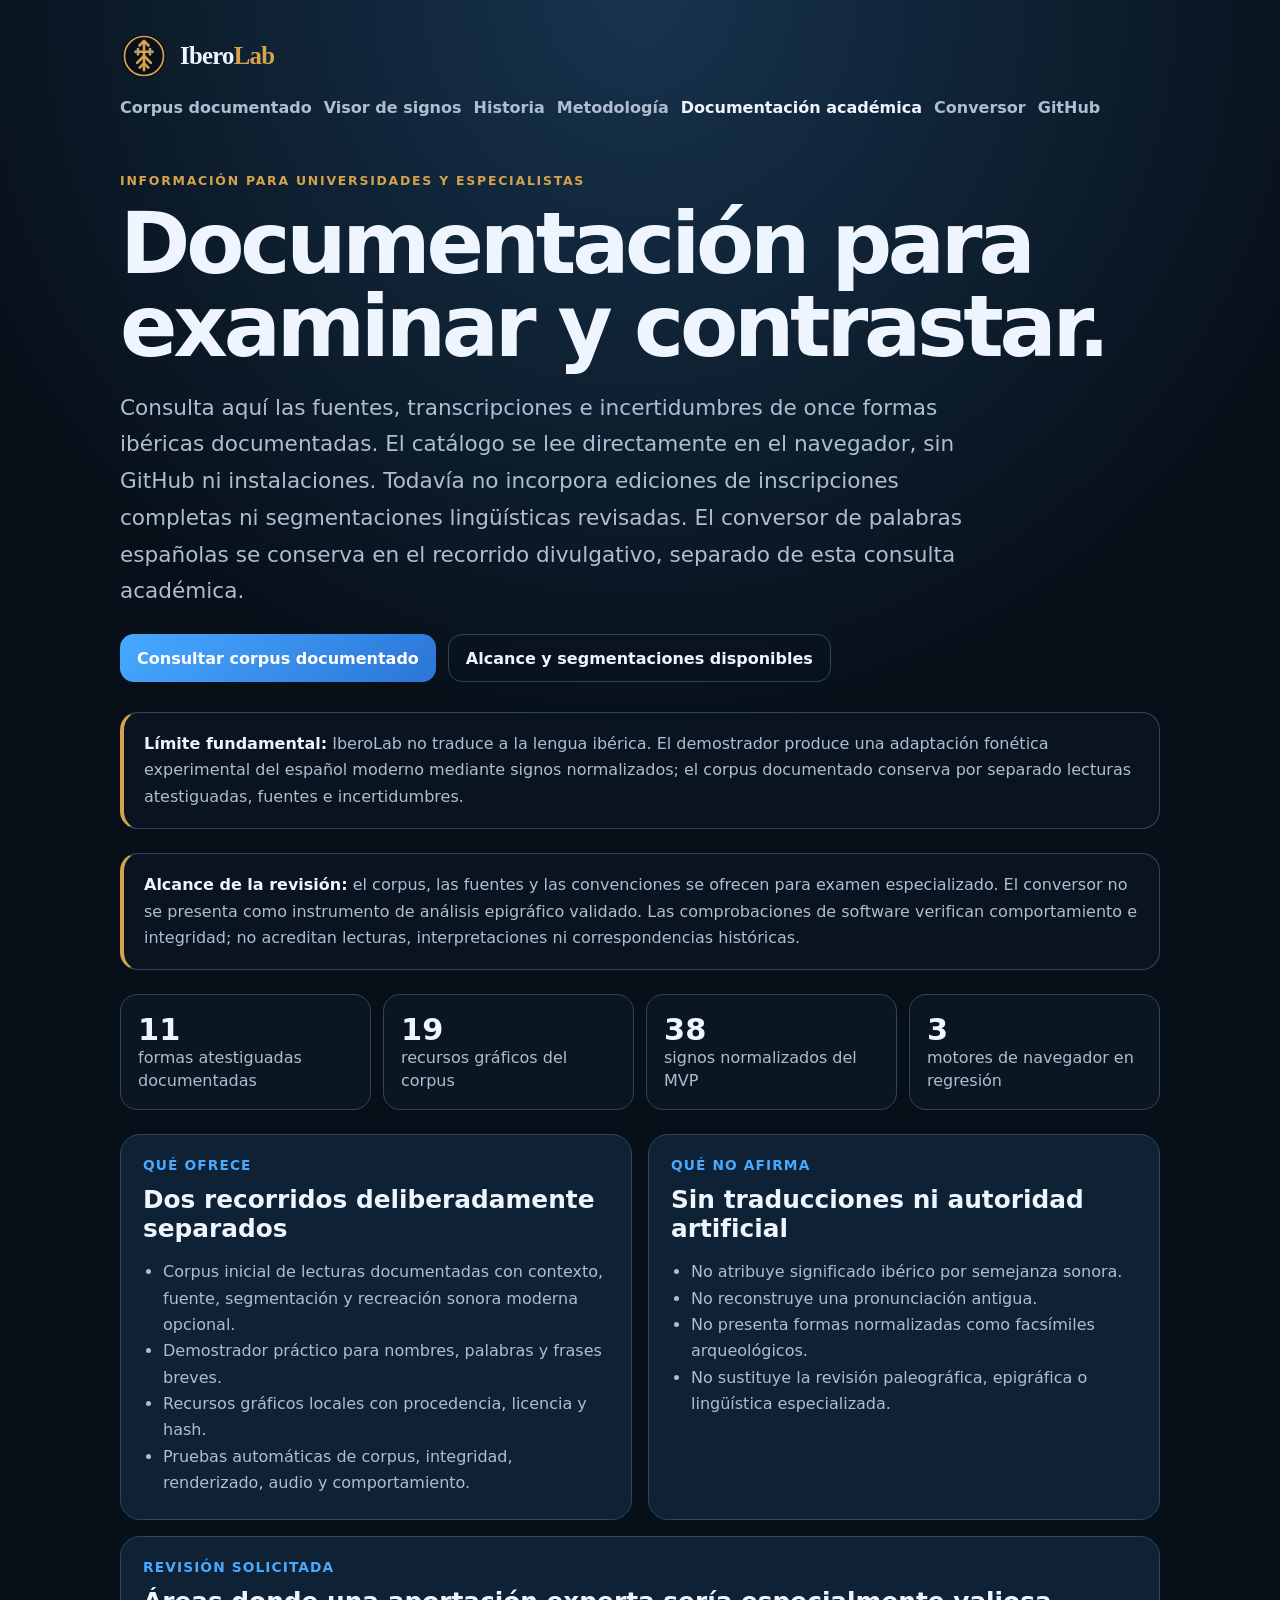
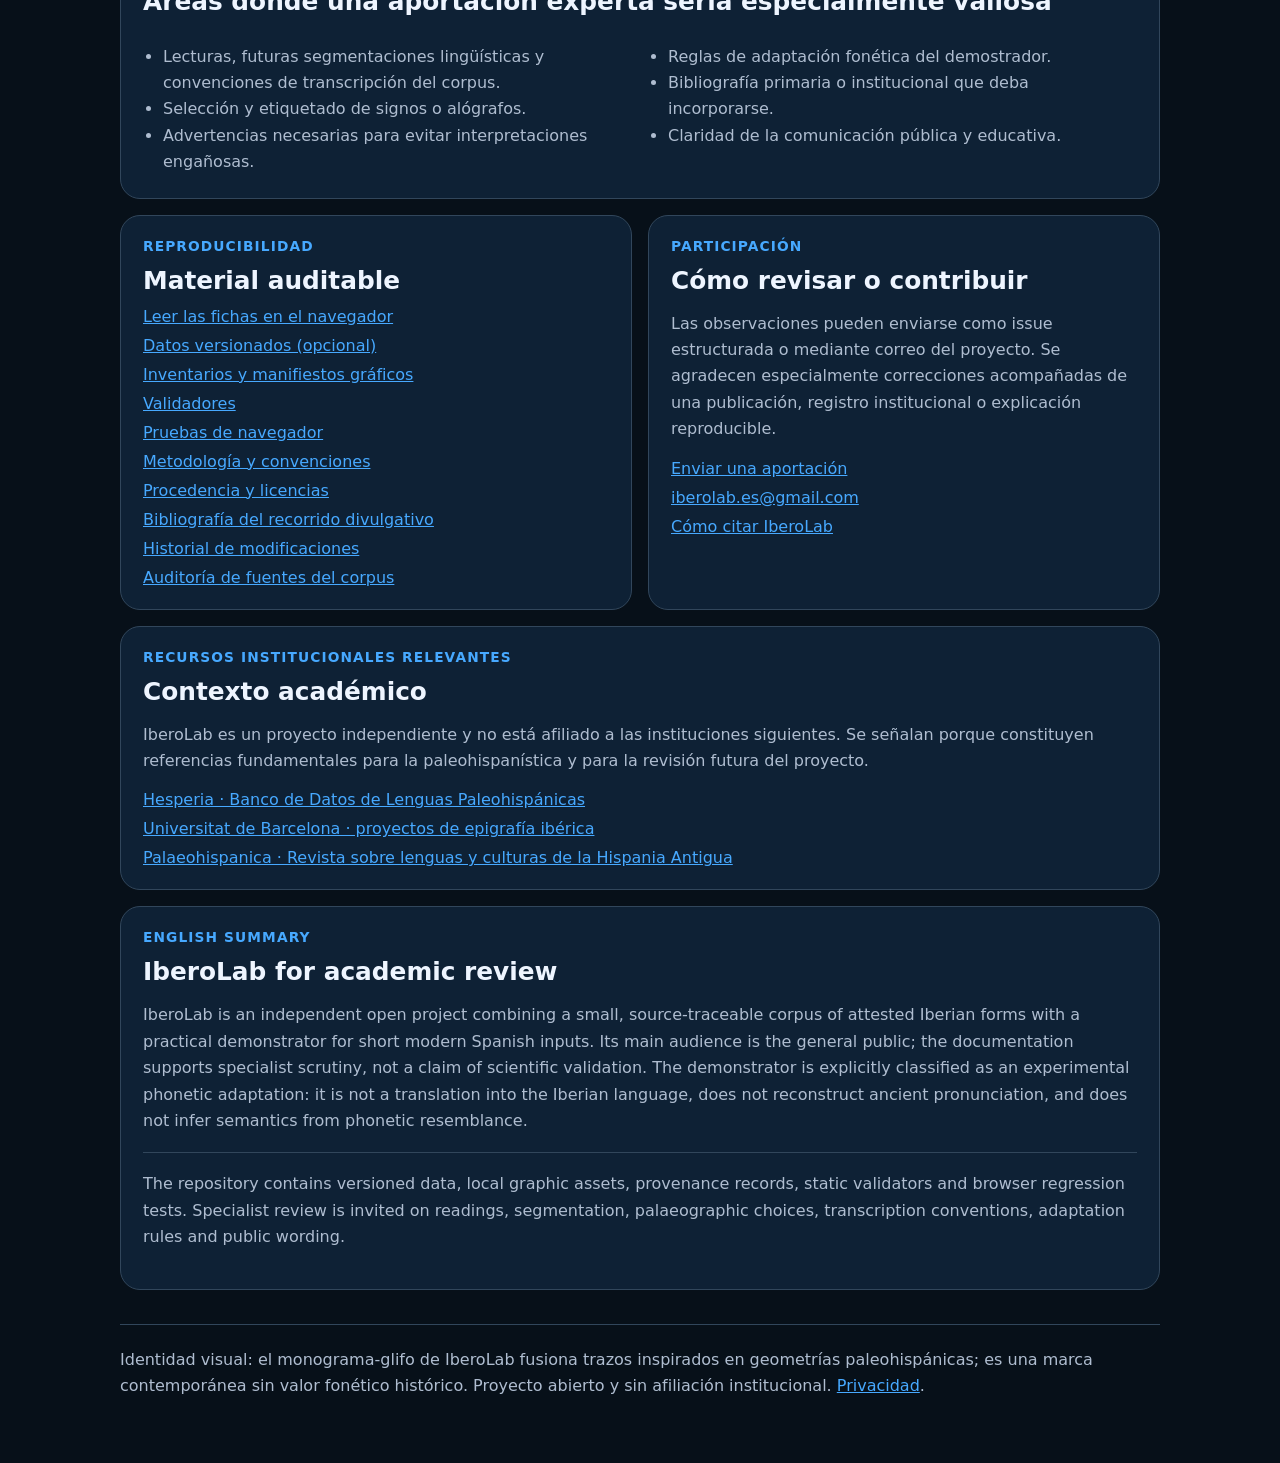
==== commit d7e7a5a3: "Añadir consulta académica directa de formas documentadas" ====
--- a/docs/academia.html
+++ b/docs/academia.html
@@ -31,14 +31,14 @@
 <main id="contenido" tabindex="-1">
   <div class="topbar">
     <a class="brand" href="./"><img src="assets/brand/iberolab-mark.svg" alt="Símbolo de IberoLab"><span class="brand-name">Ibero<span>Lab</span></span></a>
-    <nav class="nav" aria-label="Navegación principal"><a href="./#corpus">Corpus</a><a href="historia.html">Historia</a><a href="metodologia.html">Metodología</a><a href="academia.html" aria-current="page">Documentación académica</a><a href="convertir.html">Conversor</a><a href="https://github.com/iberolab-es/IberoLab">GitHub</a></nav>
+    <nav class="nav" aria-label="Navegación principal"><a href="corpus.html">Corpus documentado</a><a href="./#corpus">Visor de signos</a><a href="historia.html">Historia</a><a href="metodologia.html">Metodología</a><a href="academia.html" aria-current="page">Documentación académica</a><a href="convertir.html">Conversor</a><a href="https://github.com/iberolab-es/IberoLab">GitHub</a></nav>
   </div>
 
   <header>
     <div class="eyebrow">Información para universidades y especialistas</div>
     <h1>Documentación para examinar y contrastar.</h1>
-    <p class="lead">IberoLab es un recurso divulgativo sobre escritura ibérica nororiental dirigido principalmente al público general. Combina un corpus inicial documentado con un demostrador de adaptación gráfico-fonética para palabras españolas modernas. Su objetivo no es descifrar el ibérico ni sustituir la investigación académica, sino ofrecer una interfaz accesible, datos versionados y reglas visibles que puedan ser examinados, criticados y mejorados.</p>
-    <div class="actions"><a class="button" href="convertir.html">Probar el demostrador</a><a class="button secondary" href="https://github.com/iberolab-es/IberoLab">Examinar el repositorio</a></div>
+    <p class="lead">Consulta aquí las fuentes, transcripciones e incertidumbres de once formas ibéricas documentadas. El catálogo se lee directamente en el navegador, sin GitHub ni instalaciones. Todavía no incorpora ediciones de inscripciones completas ni segmentaciones lingüísticas revisadas. El conversor de palabras españolas se conserva en el recorrido divulgativo, separado de esta consulta académica.</p>
+    <div class="actions"><a class="button" href="corpus.html">Consultar corpus documentado</a><a class="button secondary" href="corpus.html#criterios">Alcance y segmentaciones disponibles</a></div>
   </header>
 
   <div class="notice"><strong>Límite fundamental:</strong> IberoLab no traduce a la lengua ibérica. El demostrador produce una adaptación fonética experimental del español moderno mediante signos normalizados; el corpus documentado conserva por separado lecturas atestiguadas, fuentes e incertidumbres.</div>
@@ -55,9 +55,9 @@
     <article class="card"><h3>Qué ofrece</h3><h2>Dos recorridos deliberadamente separados</h2><ul><li>Corpus inicial de lecturas documentadas con contexto, fuente, segmentación y recreación sonora moderna opcional.</li><li>Demostrador práctico para nombres, palabras y frases breves.</li><li>Recursos gráficos locales con procedencia, licencia y hash.</li><li>Pruebas automáticas de corpus, integridad, renderizado, audio y comportamiento.</li></ul></article>
     <article class="card"><h3>Qué no afirma</h3><h2>Sin traducciones ni autoridad artificial</h2><ul><li>No atribuye significado ibérico por semejanza sonora.</li><li>No reconstruye una pronunciación antigua.</li><li>No presenta formas normalizadas como facsímiles arqueológicos.</li><li>No sustituye la revisión paleográfica, epigráfica o lingüística especializada.</li></ul></article>
 
-    <article class="card full"><h3>Revisión solicitada</h3><h2>Áreas donde una aportación experta sería especialmente valiosa</h2><div class="grid"><div><ul><li>Lecturas, segmentaciones y convenciones de transcripción del corpus.</li><li>Selección y etiquetado de signos o alógrafos.</li><li>Advertencias necesarias para evitar interpretaciones engañosas.</li></ul></div><div><ul><li>Reglas de adaptación fonética del demostrador.</li><li>Bibliografía primaria o institucional que deba incorporarse.</li><li>Claridad de la comunicación pública y educativa.</li></ul></div></div></article>
+    <article class="card full"><h3>Revisión solicitada</h3><h2>Áreas donde una aportación experta sería especialmente valiosa</h2><div class="grid"><div><ul><li>Lecturas, futuras segmentaciones lingüísticas y convenciones de transcripción del corpus.</li><li>Selección y etiquetado de signos o alógrafos.</li><li>Advertencias necesarias para evitar interpretaciones engañosas.</li></ul></div><div><ul><li>Reglas de adaptación fonética del demostrador.</li><li>Bibliografía primaria o institucional que deba incorporarse.</li><li>Claridad de la comunicación pública y educativa.</li></ul></div></div></article>
 
-    <article class="card"><h3>Reproducibilidad</h3><h2>Material auditable</h2><div class="links"><a href="https://github.com/iberolab-es/IberoLab/tree/main/data/corpus">Corpus versionado</a><a href="https://github.com/iberolab-es/IberoLab/tree/main/data/signs">Inventarios y manifiestos gráficos</a><a href="https://github.com/iberolab-es/IberoLab/tree/main/scripts">Validadores</a><a href="https://github.com/iberolab-es/IberoLab/tree/main/tests/browser">Pruebas de navegador</a><a href="metodologia.html">Metodología y convenciones</a><a href="https://github.com/iberolab-es/IberoLab/blob/main/docs/ASSET_PROVENANCE.md">Procedencia y licencias</a><a href="historia.html#fuentes">Bibliografía del recorrido divulgativo</a><a href="https://github.com/iberolab-es/IberoLab/blob/main/CHANGELOG.md">Historial de modificaciones</a><a href="https://github.com/iberolab-es/IberoLab/blob/main/docs/SOURCE_REVIEW.md">Auditoría de fuentes del corpus</a></div></article>
+    <article class="card"><h3>Reproducibilidad</h3><h2>Material auditable</h2><div class="links"><a href="corpus.html">Leer las fichas en el navegador</a><a href="https://github.com/iberolab-es/IberoLab/tree/main/data/corpus">Datos versionados (opcional)</a><a href="https://github.com/iberolab-es/IberoLab/tree/main/data/signs">Inventarios y manifiestos gráficos</a><a href="https://github.com/iberolab-es/IberoLab/tree/main/scripts">Validadores</a><a href="https://github.com/iberolab-es/IberoLab/tree/main/tests/browser">Pruebas de navegador</a><a href="metodologia.html">Metodología y convenciones</a><a href="https://github.com/iberolab-es/IberoLab/blob/main/docs/ASSET_PROVENANCE.md">Procedencia y licencias</a><a href="historia.html#fuentes">Bibliografía del recorrido divulgativo</a><a href="https://github.com/iberolab-es/IberoLab/blob/main/CHANGELOG.md">Historial de modificaciones</a><a href="https://github.com/iberolab-es/IberoLab/blob/main/docs/SOURCE_REVIEW.md">Auditoría de fuentes del corpus</a></div></article>
     <article class="card"><h3>Participación</h3><h2>Cómo revisar o contribuir</h2><p>Las observaciones pueden enviarse como issue estructurada o mediante correo del proyecto. Se agradecen especialmente correcciones acompañadas de una publicación, registro institucional o explicación reproducible.</p><div class="links"><a href="https://github.com/iberolab-es/IberoLab/issues/new/choose">Enviar una aportación</a><a href="mailto:iberolab.es@gmail.com">iberolab.es@gmail.com</a><a href="https://github.com/iberolab-es/IberoLab/blob/main/CITATION.cff">Cómo citar IberoLab</a></div></article>
 
     <article class="card full"><h3>Recursos institucionales relevantes</h3><h2>Contexto académico</h2><p>IberoLab es un proyecto independiente y no está afiliado a las instituciones siguientes. Se señalan porque constituyen referencias fundamentales para la paleohispanística y para la revisión futura del proyecto.</p><div class="links"><a href="https://hesperia.ucm.es/">Hesperia · Banco de Datos de Lenguas Paleohispánicas</a><a href="https://www.ub.edu/portal/web/philology-communication/projects">Universitat de Barcelona · proyectos de epigrafía ibérica</a><a href="https://ifc.dpz.es/publicaciones/ver/id/4187">Palaeohispanica · Revista sobre lenguas y culturas de la Hispania Antigua</a></div></article>
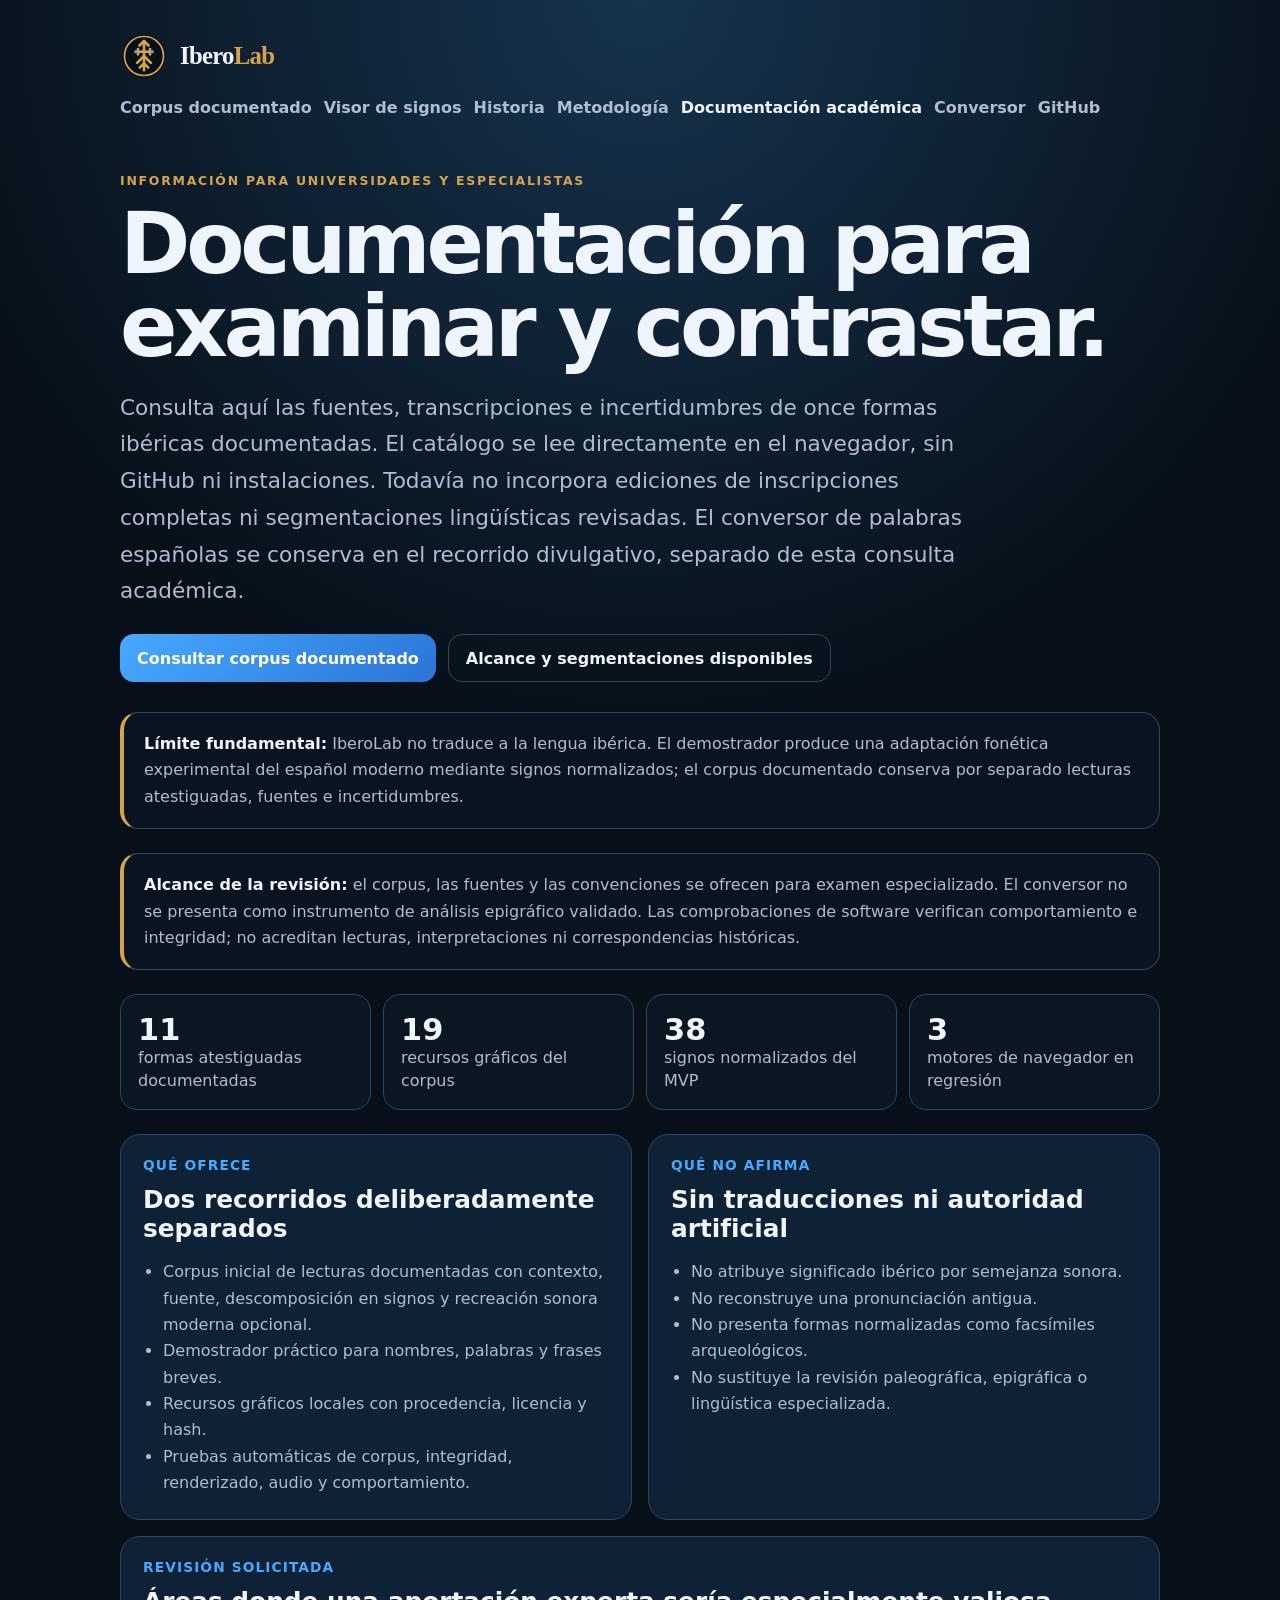
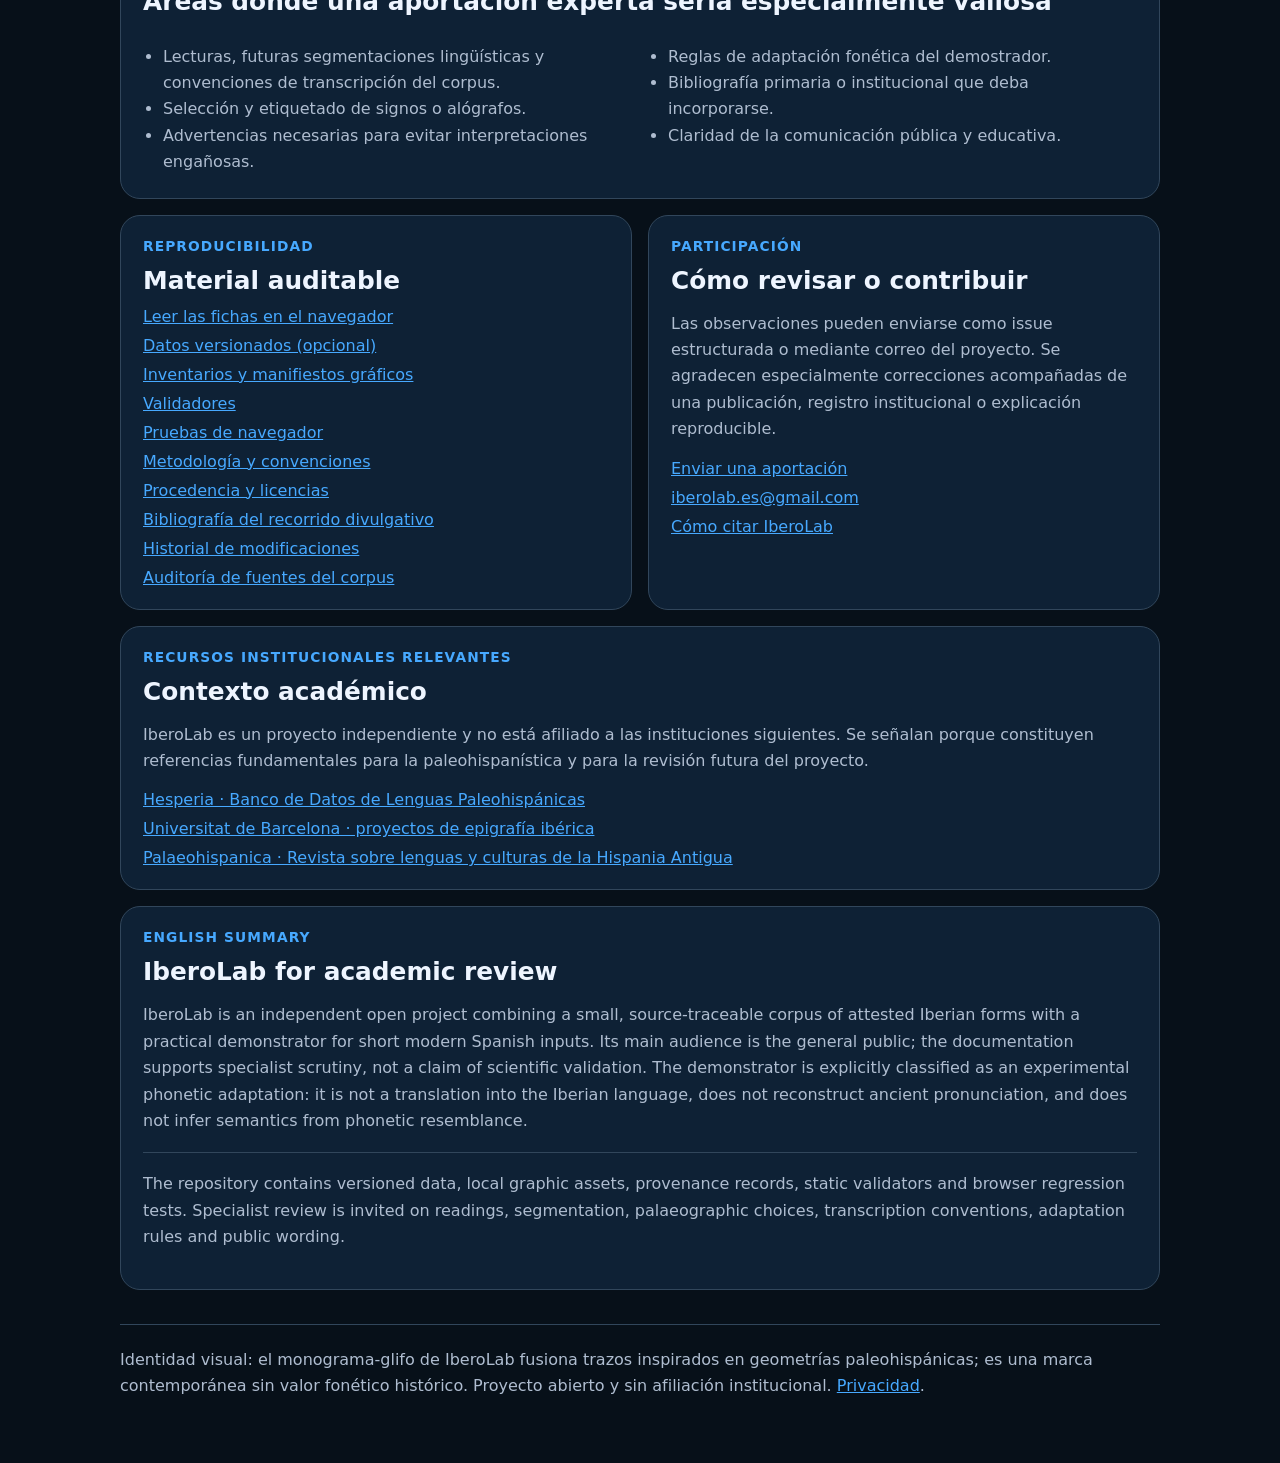
==== commit c8a7b36d: "Eliminar promesas ambiguas de segmentación en los recorridos públicos" ====
--- a/docs/academia.html
+++ b/docs/academia.html
@@ -52,7 +52,7 @@
   </section>
 
   <section class="grid">
-    <article class="card"><h3>Qué ofrece</h3><h2>Dos recorridos deliberadamente separados</h2><ul><li>Corpus inicial de lecturas documentadas con contexto, fuente, segmentación y recreación sonora moderna opcional.</li><li>Demostrador práctico para nombres, palabras y frases breves.</li><li>Recursos gráficos locales con procedencia, licencia y hash.</li><li>Pruebas automáticas de corpus, integridad, renderizado, audio y comportamiento.</li></ul></article>
+    <article class="card"><h3>Qué ofrece</h3><h2>Dos recorridos deliberadamente separados</h2><ul><li>Corpus inicial de lecturas documentadas con contexto, fuente, descomposición en signos y recreación sonora moderna opcional.</li><li>Demostrador práctico para nombres, palabras y frases breves.</li><li>Recursos gráficos locales con procedencia, licencia y hash.</li><li>Pruebas automáticas de corpus, integridad, renderizado, audio y comportamiento.</li></ul></article>
     <article class="card"><h3>Qué no afirma</h3><h2>Sin traducciones ni autoridad artificial</h2><ul><li>No atribuye significado ibérico por semejanza sonora.</li><li>No reconstruye una pronunciación antigua.</li><li>No presenta formas normalizadas como facsímiles arqueológicos.</li><li>No sustituye la revisión paleográfica, epigráfica o lingüística especializada.</li></ul></article>
 
     <article class="card full"><h3>Revisión solicitada</h3><h2>Áreas donde una aportación experta sería especialmente valiosa</h2><div class="grid"><div><ul><li>Lecturas, futuras segmentaciones lingüísticas y convenciones de transcripción del corpus.</li><li>Selección y etiquetado de signos o alógrafos.</li><li>Advertencias necesarias para evitar interpretaciones engañosas.</li></ul></div><div><ul><li>Reglas de adaptación fonética del demostrador.</li><li>Bibliografía primaria o institucional que deba incorporarse.</li><li>Claridad de la comunicación pública y educativa.</li></ul></div></div></article>
